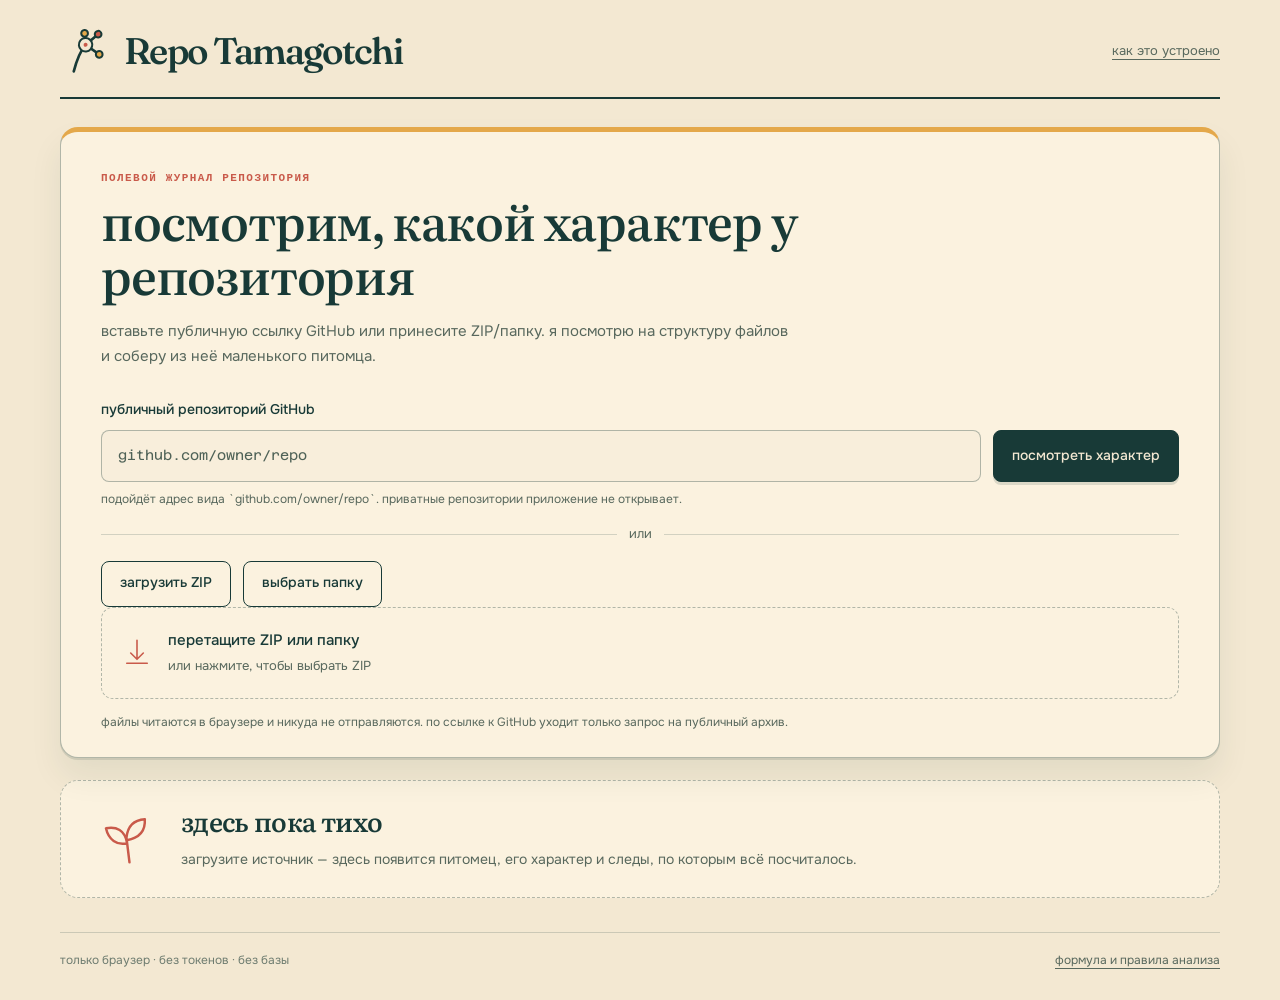
==== index.html @ 6c1f0091 "feat: refresh repo tamagotchi voice and pages" ====
<!doctype html>
<html lang="ru">
<head>
  <meta charset="utf-8">
  <meta name="viewport" content="width=device-width, initial-scale=1">
  <meta name="description" content="посмотрите на структуру репозитория как на маленького питомца с характером.">
  <meta name="theme-color" content="#f3e8d2">
  <meta property="og:title" content="Repo Tamagotchi — характер репозитория">
  <meta property="og:description" content="файлы, языки и настройки превращаются в маленького SVG-питомца.">
  <meta property="og:type" content="website">
  <title>Repo Tamagotchi — характер репозитория</title>
  <link rel="stylesheet" href="styles.css">
</head>
<body>
  <a class="skip-link" href="#main-content">к содержимому</a>
  <main id="main-content" class="site-shell" tabindex="-1">
    <header class="masthead">
      <a class="brand" href="./" aria-label="Repo Tamagotchi, на главную">
        <svg class="brand__icon" viewBox="0 0 76 76" aria-hidden="true">
          <path d="M18 66C24 49 30 37 39 28M39 28V11M39 28 59 14M39 28 58 44" fill="none" stroke="#183A37" stroke-width="4" stroke-linecap="round" stroke-linejoin="round"/>
          <circle cx="39" cy="28" r="10" fill="#F3E8D2" stroke="#183A37" stroke-width="3"/>
          <circle cx="39" cy="28" r="3" fill="#C95A4A"/>
          <circle cx="39" cy="11" r="5" fill="#E4A84A" stroke="#183A37" stroke-width="3"/>
          <circle cx="59" cy="14" r="5" fill="#C95A4A" stroke="#183A37" stroke-width="3"/>
          <circle cx="58" cy="44" r="5" fill="#E4A84A" stroke="#183A37" stroke-width="3"/>
        </svg>
        <span class="brand__wordmark">Repo Tamagotchi</span>
      </a>
      <a class="masthead__help" href="README.md">как это устроено</a>
    </header>

    <section id="source-panel" class="source-panel panel" aria-labelledby="source-title">
      <div class="source-panel__head">
        <div>
          <p class="eyebrow">полевой журнал репозитория</p>
          <h1 id="source-title">посмотрим, какой характер у репозитория</h1>
          <p class="source-panel__intro">вставьте публичную ссылку GitHub или принесите ZIP/папку. я посмотрю на структуру файлов и соберу из неё маленького питомца.</p>
        </div>
      </div>
      <form id="source-form" class="source-form" aria-busy="false">
        <label class="field-label" for="repo-url">публичный репозиторий GitHub</label>
        <div class="source-form__row">
          <input id="repo-url" name="repo-url" type="text" inputmode="url" placeholder="github.com/owner/repo" autocomplete="off" spellcheck="false" required aria-describedby="repo-help">
          <button class="button button--primary" type="submit">посмотреть характер</button>
        </div>
        <p id="repo-help" class="field-help">подойдёт адрес вида `github.com/owner/repo`. приватные репозитории приложение не открывает.</p>
        <div class="source-form__divider"><span>или</span></div>
        <div class="source-form__row source-form__local-row" role="group" aria-label="локальные источники">
          <label class="button button--outline" for="file-input">загрузить ZIP</label>
          <label class="button button--outline" for="folder-input">выбрать папку</label>
        </div>
        <input id="folder-input" type="file" webkitdirectory directory multiple hidden>
        <label class="dropzone" id="dropzone" for="file-input" role="button" aria-controls="file-input" tabindex="0">
          <input id="file-input" type="file" accept=".zip,application/zip" hidden>
          <svg class="dropzone__icon" viewBox="0 0 38 38" aria-hidden="true"><path d="M19 3v23M11 19l8 8 8-8M6 32h26" fill="none" stroke="currentColor" stroke-width="2" stroke-linecap="round" stroke-linejoin="round"/></svg>
          <span><strong>перетащите ZIP или папку</strong><small>или нажмите, чтобы выбрать ZIP</small></span>
        </label>
      </form>
      <p class="privacy-note">файлы читаются в браузере и никуда не отправляются. по ссылке к GitHub уходит только запрос на публичный архив.</p>
      <div id="source-status" class="status" role="status" aria-live="polite"></div>
    </section>

    <section id="empty-state" class="empty-state panel" aria-labelledby="empty-title">
      <svg class="empty-state__sprout" viewBox="0 0 100 100" aria-hidden="true"><path d="M51 88V47M51 57C34 59 22 48 20 29c17-1 30 6 31 28M51 48c4-18 16-27 33-26-1 18-11 29-33 30" fill="none" stroke="currentColor" stroke-width="4" stroke-linecap="round" stroke-linejoin="round"/></svg>
      <div>
        <h2 id="empty-title">здесь пока тихо</h2>
        <p>загрузите источник — здесь появится питомец, его характер и следы, по которым всё посчиталось.</p>
      </div>
    </section>

    <section id="error-state" class="error-state panel" hidden role="alert" aria-live="assertive" aria-labelledby="error-title">
      <div class="error-state__badge">!</div>
      <div>
        <h2 id="error-title" tabindex="-1">не получилось прочитать источник</h2>
        <p id="error-message"></p>
        <div class="error-state__actions">
          <button id="error-zip" class="button button--primary" type="button">загрузить другой ZIP</button>
          <button id="error-reset" class="button button--text" type="button">начать сначала</button>
        </div>
      </div>
    </section>

    <section id="journal" hidden aria-labelledby="journal-title">
      <div class="journal-meta">
        <h2 tabindex="-1">характер репозитория</h2>
        <p class="journal-meta__source" id="journal-source"></p>
        <p class="journal-meta__date" id="journal-date"></p>
      </div>

      <div class="journal-grid">
        <article class="pet-panel panel">
          <div class="pet-stage" id="pet-stage" aria-label="питомец по сигналам репозитория">
            <svg id="pet-svg" viewBox="0 0 420 360" role="img" aria-labelledby="pet-title pet-desc" xmlns="http://www.w3.org/2000/svg">
              <title id="pet-title">питомец из структуры репозитория</title>
              <desc id="pet-desc">векторная фигурка, которая меняется вместе с сигналами структуры</desc>
              <path class="pet-ground" d="M70 300c55 17 225 18 282-2" fill="none" stroke="currentColor" stroke-width="2"/>
              <g id="pet-aura" fill="none" stroke="currentColor" stroke-width="2" opacity=".25"><circle cx="210" cy="165" r="145" stroke-dasharray="2 12"/></g>
              <g id="pet-body">
                <path id="pet-tail" d="M105 232c-34 19-37 54-4 63 22 6 33-12 23-25-8-10-21-7-23 3" fill="none" stroke="currentColor" stroke-width="9" stroke-linecap="round"/>
                <path id="pet-shell" d="M112 229c0-74 35-126 98-126s98 52 98 126c0 55-38 73-98 73s-98-18-98-73Z" fill="#E4A84A" stroke="#183A37" stroke-width="7"/>
                <path id="pet-belly" d="M145 224c0-44 24-76 65-76s65 32 65 76c0 31-26 46-65 46s-65-15-65-46Z" fill="#F3E8D2" stroke="#183A37" stroke-width="4"/>
                <path id="pet-marking" d="M164 132c11-17 27-27 46-29v39c-16-1-30 4-42 15Z" fill="#C95A4A"/>
                <path id="pet-antenna" d="M182 107c-2-28-16-42-32-48M238 107c2-28 16-42 32-48" fill="none" stroke="#183A37" stroke-width="5" stroke-linecap="round"/>
                <circle id="pet-antenna-left" cx="149" cy="55" r="9" fill="#C95A4A" stroke="#183A37" stroke-width="4"/>
                <circle id="pet-antenna-right" cx="271" cy="55" r="9" fill="#C95A4A" stroke="#183A37" stroke-width="4"/>
                <g id="pet-eyes" fill="#183A37"><ellipse id="pet-eye-left" cx="174" cy="204" rx="10" ry="14"/><ellipse id="pet-eye-right" cx="246" cy="204" rx="10" ry="14"/></g>
                <path id="pet-mouth" d="M195 228q15 15 30 0" fill="none" stroke="#183A37" stroke-width="4" stroke-linecap="round"/>
                <g id="pet-cheeks" fill="#C95A4A" opacity=".85"><circle cx="151" cy="227" r="8"/><circle cx="269" cy="227" r="8"/></g>
                <g id="pet-badges" fill="#183A37"><path d="M156 257l15 4-7 15-14-7Z"/><path d="M264 257l-15 4 7 15 14-7Z"/></g>
              </g>
            </svg>
          </div>
          <div class="pet-caption"><strong id="pet-state">готов к знакомству</strong><span id="pet-state-note">сначала принесите репозиторий.</span></div>
        </article>

        <article class="metrics-panel panel">
          <div class="panel-head"><h2 id="journal-title">сигналы характера</h2></div>
          <ul id="metrics" class="metrics-list" aria-label="сигналы характера питомца"></ul>
          <details class="formula-details"><summary>откуда берутся числа</summary><p>каждое число — детерминированный сигнал из файлов, языков, документации, тестов и настроек. это не оценка качества, возраста или автора проекта. веса и правила собраны в <a href="README.md">README</a>.</p><code>score = clamp(round(35 + 65 × Σ(weight × signal)), 0, 100)</code></details>
        </article>
      </div>

      <div class="evidence-grid">
        <article class="evidence-panel panel">
          <div class="evidence-panel__head"><h2>что нашлось в архиве</h2></div>
          <div class="evidence-stats" id="evidence-stats"></div>
          <div class="evidence-columns"><div><h3>языки</h3><ul id="language-list" class="evidence-list"></ul></div><div><h3>документы и правила</h3><ul id="marker-list" class="evidence-list"></ul></div></div>
          <p class="evidence-note" id="field-note">питомец смотрит на структуру файлов. истории коммитов в архиве нет — и это нормально.</p>
        </article>
      </div>

      <section class="actions-bar" role="group" aria-labelledby="actions-title">
        <h2 id="actions-title" class="sr-only">действия с анализом</h2>
        <button id="reanalyze" class="button button--primary" type="button">разобрать ещё раз</button>
        <button id="copy-share" class="button button--outline" type="button">скопировать снимок</button>
        <button id="export-svg" class="button button--outline" type="button">скачать SVG</button>
        <button id="export-png" class="button button--outline" type="button">скачать PNG</button>
        <button id="reset" class="button button--text" type="button">начать сначала</button>
      </section>
    </section>

    <footer class="site-footer"><a href="README.md">формула и правила анализа</a></footer>
  </main>
  <script type="module" src="src/app.js"></script>
</body>
</html>
---- styles.css ----
@font-face {
  font-family: "Literata";
  src: url("assets/fonts/literata-variable.woff2") format("woff2");
  font-style: normal;
  font-weight: 200 900;
  font-display: swap;
}
@font-face {
  font-family: "Fraunces";
  src: url("assets/fonts/fraunces-variable.woff2") format("woff2");
  font-style: normal;
  font-weight: 100 900;
  font-display: swap;
}
@font-face {
  font-family: "Onest";
  src: url("assets/fonts/onest-variable.woff2") format("woff2");
  font-style: normal;
  font-weight: 100 900;
  font-display: swap;
}
@font-face {
  font-family: "Azeret Mono";
  src: url("assets/fonts/azeret-mono-variable.woff2") format("woff2");
  font-style: normal;
  font-weight: 100 900;
  font-display: swap;
}
:root {
  --ink: #183A37;
  --paper: #F3E8D2;
  --marigold: #E4A84A;
  --coral: #C95A4A;
  --muted: #6E7C70;
  --secondary: #58685d;
  --line: rgba(24, 58, 55, .18);
  --line-strong: rgba(24, 58, 55, .32);
  --panel: #FBF2DF;
  --panel-deep: #F8EEDB;
  --radius-lg: 18px;
  --radius-md: 12px;
  --radius-sm: 8px;
  --shadow: 0 2px 0 rgba(24,58,55,.12), 0 18px 32px rgba(24,58,55,.08);
  --serif: "Fraunces", "Literata", "Iowan Old Style", Georgia, serif;
  --body: "Onest", "Trebuchet MS", sans-serif;
  --mono: "Azeret Mono", "SFMono-Regular", Consolas, monospace;
}
* { box-sizing: border-box; }
[hidden] { display: none !important; }
button, a, label, input { touch-action: manipulation; }
html { background: var(--paper); color: var(--ink); }
body { margin: 0; min-width: 320px; background: var(--paper); color: var(--ink); font: 15px/1.58 var(--body); }
button, input { font: inherit; }
button { cursor: pointer; }
button:disabled { cursor: default; opacity: .55; }
[aria-disabled="true"] { cursor: default; opacity: .55; pointer-events: none; }
a { color: var(--ink); text-underline-offset: 4px; }
:focus-visible { outline: 3px solid var(--coral); outline-offset: 4px; }
.skip-link { position: fixed; z-index: 20; top: 12px; left: 12px; padding: 8px 12px; border: 1px solid var(--ink); background: var(--paper); transform: translateY(-180%); transition: transform .16s ease; }
.skip-link:focus { transform: translateY(0); }
.sr-only { position: absolute; width: 1px; height: 1px; padding: 0; margin: -1px; overflow: hidden; clip: rect(0, 0, 0, 0); white-space: nowrap; border: 0; }
.site-shell { width: min(1160px, calc(100% - 48px)); margin: 0 auto; padding: 26px 0 30px; }
.masthead { display: flex; align-items: center; justify-content: space-between; gap: 24px; padding-bottom: 20px; border-bottom: 2px solid var(--ink); }
.brand { display: inline-flex; align-items: center; gap: 13px; color: var(--ink); text-decoration: none; min-width: 0; }
.brand__icon { width: 51px; height: 51px; flex: 0 0 auto; overflow: visible; transform: rotate(-5deg); transition: transform .2s ease; }
.brand:hover .brand__icon { transform: rotate(2deg) translateY(-2px); }
.brand__wordmark { font-family: var(--serif); font-size: clamp(27px, 3.1vw, 37px); font-weight: 550; font-optical-sizing: auto; line-height: 1.15; letter-spacing: -.045em; }
.masthead__help { flex-shrink: 0; padding: 8px 0; color: var(--secondary); font-size: 13px; }
.panel { border: 1px solid var(--line-strong); border-radius: var(--radius-lg); background: var(--panel); box-shadow: var(--shadow); }
h1, h2, h3, p { margin-top: 0; }
h1, h2, h3 { font-family: var(--serif); font-weight: 550; font-optical-sizing: auto; letter-spacing: -.025em; }
h1 { max-width: 720px; margin-bottom: 14px; font-size: clamp(31px, 4.1vw, 48px); line-height: 1.12; }
h2 { margin-bottom: 12px; font-size: clamp(25px, 2.6vw, 31px); line-height: 1.22; }
h3 { margin-bottom: 12px; font-size: 20px; line-height: 1.3; }
.eyebrow { margin-bottom: 12px; color: var(--coral); font-family: var(--mono); font-size: 11px; font-weight: 600; letter-spacing: .13em; line-height: 1.4; text-transform: uppercase; }
.source-panel { position: relative; margin-top: 28px; padding: 38px 40px 26px; border-top: 5px solid var(--marigold); }
.source-panel__intro { max-width: 690px; margin-bottom: 0; color: var(--secondary); font-size: 15px; line-height: 1.65; }
.source-form { margin-top: 30px; }
.field-label { display: block; margin-bottom: 9px; font-size: 14px; font-weight: 500; }
.field-help { margin: 8px 0 0; color: var(--secondary); font-size: 12px; }
.source-form__row { display: flex; gap: 12px; }
#repo-url { min-width: 0; width: 100%; min-height: 52px; border: 1px solid var(--line-strong); border-radius: var(--radius-sm); background: var(--panel-deep); color: var(--ink); padding: 13px 16px; font-family: var(--mono); font-size: 14px; }
#repo-url::placeholder { color: #4f6257; opacity: 1; }
.button { min-height: 46px; border: 1px solid var(--ink); border-radius: var(--radius-sm); padding: 11px 18px; color: var(--ink); background: transparent; font-size: 14px; font-weight: 500; line-height: 1.35; transition: background .18s ease, transform .18s ease, box-shadow .18s ease; }
.button:hover:not(:disabled) { transform: translateY(-2px); box-shadow: 0 4px 0 rgba(24,58,55,.1); }
.button--primary { background: var(--ink); color: var(--paper); box-shadow: 0 3px 0 rgba(24,58,55,.14); }
.button--primary:hover:not(:disabled) { background: #24524d; }
.button--outline:hover:not(:disabled) { background: rgba(228,168,74,.16); }
.button--text { border-color: transparent; color: var(--secondary); box-shadow: none; }
.button--text:hover:not(:disabled) { color: var(--ink); box-shadow: none; }
.source-form__row .button { flex: 0 0 auto; white-space: nowrap; }
.source-form__divider { display: flex; align-items: center; gap: 12px; margin: 16px 0; color: var(--secondary); font-size: 13px; }
.source-form__divider::before, .source-form__divider::after { content: ""; height: 1px; background: var(--line); flex: 1; }
.dropzone { display: flex; align-items: center; gap: 16px; min-height: 92px; border: 1px dashed var(--line-strong); border-radius: var(--radius-md); padding: 17px 20px; cursor: pointer; transition: background .18s ease, border-color .18s ease; }
.dropzone:hover, .dropzone.is-dragging { border-color: var(--coral); background: #FAE9D0; }
.dropzone__icon { width: 30px; height: 30px; flex: 0 0 auto; color: var(--coral); }
.dropzone strong, .dropzone small { display: block; }
.dropzone strong { font-size: 15px; font-weight: 500; }
.dropzone small { margin-top: 3px; color: var(--secondary); font-size: 13px; }
.privacy-note { margin: 14px 0 0; color: var(--secondary); font-size: 12px; line-height: 1.5; }
.status { color: var(--secondary); font-size: 13px; }
.status:not(:empty) { margin-top: 12px; }
.status.is-error { color: #a13e32; }
.empty-state { display: flex; align-items: center; gap: 24px; margin-top: 22px; padding: 27px 34px; border-style: dashed; box-shadow: none; }
.empty-state__sprout { width: 62px; height: 62px; flex: 0 0 auto; color: var(--coral); transform: rotate(-7deg); }
.empty-state h2 { margin-bottom: 8px; font-size: 26px; }
.empty-state p { max-width: 720px; margin-bottom: 0; color: var(--secondary); font-size: 14px; }
.error-state { display: flex; align-items: flex-start; gap: 18px; margin-top: 22px; padding: 27px 34px; border-color: rgba(201,90,74,.45); }
.error-state__badge { display: grid; width: 32px; height: 32px; flex: 0 0 auto; place-items: center; border-radius: 50%; background: var(--coral); color: var(--paper); font-size: 20px; font-weight: 600; }
.error-state h2 { margin-bottom: 10px; color: #a13e32; }
.error-state p { max-width: 700px; margin-bottom: 0; color: var(--secondary); }
.error-state__actions { display: flex; flex-wrap: wrap; gap: 12px; margin-top: 20px; }
.journal-meta { display: grid; grid-template-columns: auto minmax(0,1fr) auto; align-items: baseline; gap: 20px; margin-top: 42px; padding-bottom: 17px; border-bottom: 2px solid var(--ink); }
.journal-meta h2 { margin: 0; font-size: 29px; }
.journal-meta__source, .journal-meta__date { margin: 0; color: var(--secondary); font-size: 13px; }
.journal-meta__source { overflow-wrap: anywhere; }
.journal-meta__date { text-align: right; }
.journal-grid { display: grid; grid-template-columns: minmax(0,.88fr) minmax(0,1.12fr); gap: 22px; margin-top: 22px; }
.pet-panel { display: flex; flex-direction: column; padding: 18px; }
.pet-stage { display: grid; place-items: center; flex: 1; min-height: 380px; border-radius: 14px; background: var(--panel-deep); }
#pet-svg { display: block; width: min(100%,410px); height: auto; color: var(--ink); filter: drop-shadow(0 12px 10px rgba(24,58,55,.14)); }
.pet-caption { display: flex; flex-wrap: wrap; align-items: baseline; justify-content: space-between; gap: 6px 16px; margin-top: 18px; padding: 15px 4px 2px; border-top: 1px solid var(--line); }
.pet-caption strong { font-family: var(--serif); font-weight: 550; font-size: 24px; line-height: 1.3; }
.pet-caption span { max-width: 210px; color: var(--secondary); font-size: 12px; }
.metrics-panel { padding: 25px 28px; }
.panel-head { padding-bottom: 17px; border-bottom: 1px solid var(--line); }
.panel-head h2 { margin-bottom: 0; }
.metrics-list { display: grid; gap: 14px; padding: 18px 0 17px; margin: 0; list-style: none; }
.metric { padding-bottom: 14px; border-bottom: 1px solid var(--line); }
.metric:last-child { border-bottom: 0; padding-bottom: 0; }
.metric__top { display: flex; align-items: baseline; justify-content: space-between; gap: 10px; }
.metric__name { font-size: 17px; font-weight: 500; }
.metric__score { font-family: var(--mono); font-size: 19px; font-weight: 500; font-variant-numeric: tabular-nums; }
.metric__bar { height: 7px; margin-top: 9px; overflow: hidden; border: 1px solid var(--ink); border-radius: 2px; background: var(--panel-deep); }
.metric__fill { height: 100%; background: var(--marigold); }
.metric:nth-child(2) .metric__fill { background: var(--coral); }
.metric:nth-child(3) .metric__fill { background: var(--ink); }
.metric:nth-child(4) .metric__fill { background: #7D8E67; }
.metric:nth-child(5) .metric__fill { background: #B27842; }
.metric__note { margin: 8px 0 0; color: var(--secondary); font-size: 12px; line-height: 1.55; overflow-wrap: anywhere; }
.metric__evidence { margin-top: 10px; color: var(--secondary); font-size: 12px; }
.metric__evidence summary { display: inline-block; color: var(--ink); cursor: pointer; font-weight: 500; }
.metric__evidence ul { margin: 8px 0 0; padding: 0; list-style: none; border-top: 1px dotted var(--line); }
.metric__evidence li { display: grid; grid-template-columns: minmax(0,.6fr) minmax(0,1.4fr); gap: 12px; padding: 7px 0; border-bottom: 1px dotted var(--line); }
.metric__evidence li span:last-child { overflow-wrap: anywhere; text-align: right; }
.formula-details { border-top: 1px solid var(--line); padding-top: 15px; color: var(--secondary); font-size: 13px; line-height: 1.65; }
.formula-details summary { color: var(--ink); cursor: pointer; font-weight: 500; }
.formula-details p { margin: 12px 0; }
.formula-details code { display: block; color: var(--ink); font-family: var(--mono); font-size: 11px; overflow-wrap: anywhere; }
.evidence-grid { margin-top: 22px; }
.evidence-panel { padding: 27px 30px; border-top: 3px solid var(--ink); }
.evidence-panel__head h2 { margin-bottom: 0; }
.evidence-stats { display: grid; grid-template-columns: repeat(4,minmax(0,1fr)); margin: 22px 0 26px; border-top: 1px solid var(--line); border-bottom: 1px solid var(--line); }
.evidence-stat { padding: 16px 20px; border-right: 1px solid var(--line); }
.evidence-stat:first-child { padding-left: 0; }
.evidence-stat:last-child { border-right: 0; }
.evidence-stat strong { display: block; font-family: var(--mono); font-size: 22px; font-weight: 500; font-variant-numeric: tabular-nums; }
.evidence-stat span { display: block; margin-top: 6px; color: var(--secondary); font-size: 12px; }
.evidence-columns { display: grid; grid-template-columns: 1fr 1fr; gap: 40px; }
.evidence-list { margin: 0; padding: 0; list-style: none; font-size: 14px; }
.evidence-list li { display: flex; justify-content: space-between; gap: 18px; padding: 9px 0; border-bottom: 1px dotted var(--line); }
.evidence-list em { color: var(--secondary); font-style: normal; }
.evidence-list .file-count { font-family: var(--mono); font-size: 12px; }
.evidence-note { margin: 24px 0 0; padding-top: 18px; border-top: 1px solid var(--line); color: var(--secondary); font-size: 13px; }
.actions-bar { display: flex; flex-wrap: wrap; align-items: center; gap: 10px; margin-top: 24px; padding-top: 18px; border-top: 1px solid var(--line-strong); }
.actions-bar h2 { margin: 0; }
.actions-bar .button--text { margin-left: auto; }
.site-footer { display: flex; justify-content: space-between; margin-top: 34px; padding-top: 18px; border-top: 1px solid var(--line); font-size: 12px; }
.site-footer::before { content: "только браузер · без токенов · без базы"; color: var(--muted); }
.site-footer a { color: var(--secondary); }
@media (max-width: 900px) {
  .journal-grid { grid-template-columns: minmax(0,.8fr) minmax(0,1.2fr); }
  .journal-meta { grid-template-columns: auto minmax(0,1fr); row-gap: 8px; }
  .journal-meta__date { grid-column: 2; text-align: left; }
  .metrics-panel { padding: 24px; }
}
@media (max-width: 700px) {
  .site-shell { width: calc(100% - 28px); padding-top: 18px; }
  .masthead { padding-bottom: 18px; gap: 10px; }
  .brand { gap: 9px; }
  .brand__icon { width: 40px; height: 40px; }
  .brand__wordmark { font-size: clamp(23px,6vw,29px); letter-spacing: -.045em; }
  .masthead__help { font-size: 12px; }
  .source-panel { margin-top: 19px; padding: 28px 20px 21px; }
  h1 { font-size: clamp(28px,7.8vw,36px); }
  .source-panel__intro { font-size: 14px; }
  .source-form { margin-top: 23px; }
  .source-form__row { display: grid; grid-template-columns: 1fr; }
  #repo-url { font-size: 16px; }
  .source-form__row .button { width: 100%; min-height: 48px; }
  .dropzone { padding: 16px 14px; gap: 12px; }
  .dropzone strong { font-size: 14px; }
  .empty-state { align-items: flex-start; gap: 15px; padding: 23px 20px; }
  .empty-state__sprout { width: 44px; height: 44px; margin-top: 4px; }
  .empty-state h2 { font-size: 23px; }
  .error-state { padding: 23px 20px; gap: 12px; }
  .journal-meta { grid-template-columns: 1fr; gap: 8px; margin-top: 30px; }
  .journal-meta h2 { font-size: 27px; }
  .journal-meta__date { grid-column: 1; }
  .journal-grid { grid-template-columns: 1fr; gap: 18px; margin-top: 18px; }
  .pet-stage { min-height: 300px; }
  .pet-caption span { max-width: none; }
  .metrics-panel { padding: 24px 22px; }
  .metric__note { font-size: 13px; }
  .metric__evidence li { grid-template-columns: 1fr; gap: 3px; }
  .metric__evidence li span:last-child { text-align: left; }
  .evidence-panel { padding: 24px 22px; }
  .evidence-stats { grid-template-columns: repeat(2,minmax(0,1fr)); }
  .evidence-stat { padding: 15px 10px; }
  .evidence-stat:nth-child(2) { border-right: 0; }
  .evidence-stat:nth-child(3) { padding-left: 0; }
  .evidence-stat:nth-child(n+3) { border-top: 1px solid var(--line); }
  .evidence-stat strong { font-size: 19px; }
  .evidence-columns { grid-template-columns: 1fr; gap: 26px; }
  .actions-bar .button { flex: 1 1 auto; }
  .actions-bar .button--text { margin-left: 0; flex-basis: 100%; }
  .site-footer { align-items: flex-start; flex-direction: column; gap: 10px; margin-top: 30px; }
}
@media (prefers-reduced-motion: reduce) {
  *, *::before, *::after { scroll-behavior: auto !important; transition: none !important; animation: none !important; }
}
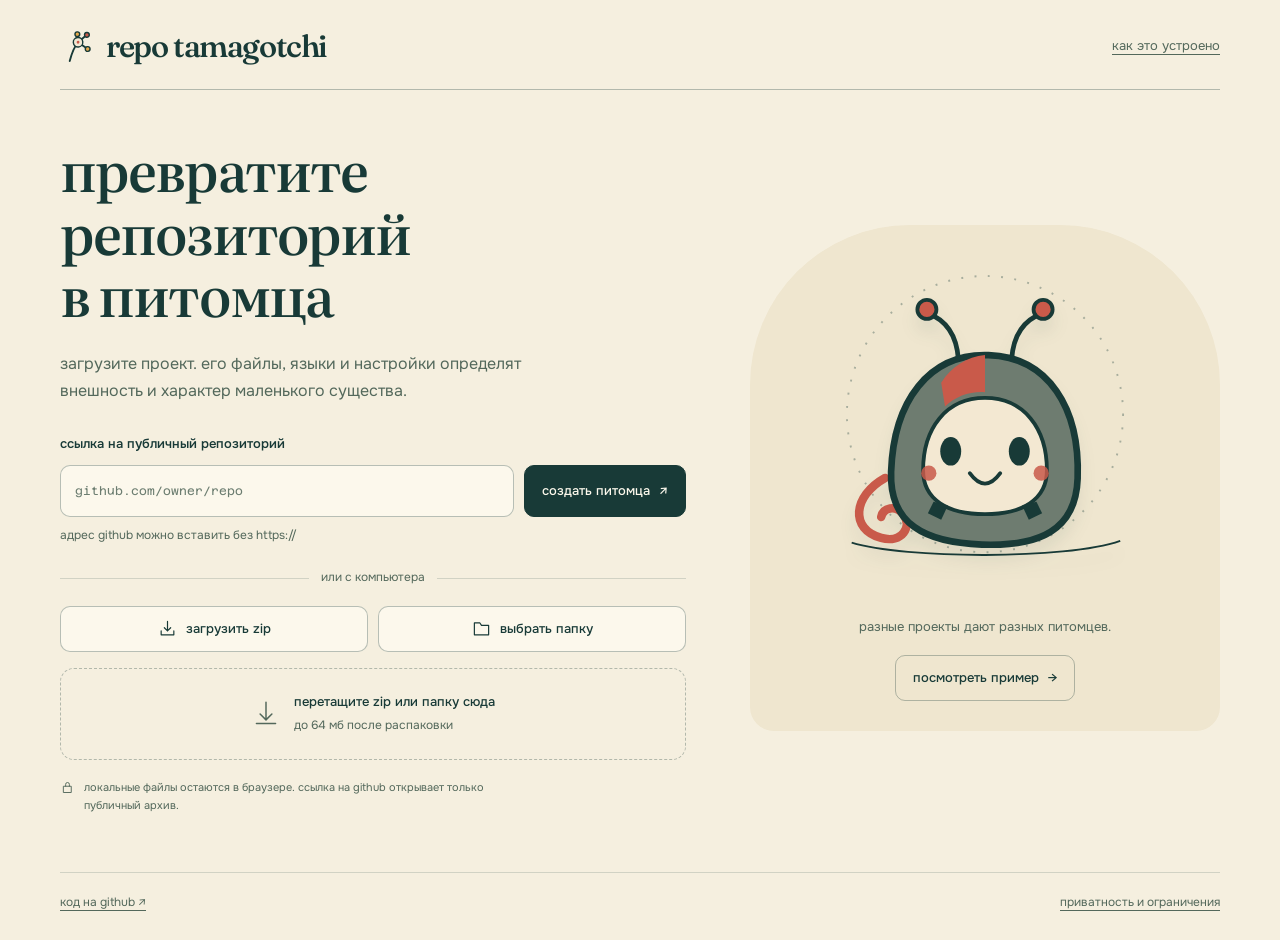
==== commit 86393b76: "feat: polish repo tamagotchi visuals and document with screenshots" ====
--- a/index.html
+++ b/index.html
@@ -4,18 +4,19 @@
   <meta charset="utf-8">
   <meta name="viewport" content="width=device-width, initial-scale=1">
   <meta name="description" content="посмотрите на структуру репозитория как на маленького питомца с характером.">
-  <meta name="theme-color" content="#f3e8d2">
-  <meta property="og:title" content="Repo Tamagotchi — характер репозитория">
-  <meta property="og:description" content="файлы, языки и настройки превращаются в маленького SVG-питомца.">
+  <meta name="theme-color" content="#f5efdf">
+  <meta property="og:title" content="repo tamagotchi — питомец из вашего проекта">
+  <meta property="og:description" content="загрузите репозиторий и познакомьтесь с его питомцем. всё работает в браузере.">
+  <meta property="og:image" content="https://chebaturkin.github.io/repo-tamagotchi/docs/screenshots/start.png">
   <meta property="og:type" content="website">
-  <title>Repo Tamagotchi — характер репозитория</title>
+  <title>repo tamagotchi — питомец из вашего проекта</title>
   <link rel="stylesheet" href="styles.css">
 </head>
 <body>
   <a class="skip-link" href="#main-content">к содержимому</a>
   <main id="main-content" class="site-shell" tabindex="-1">
     <header class="masthead">
-      <a class="brand" href="./" aria-label="Repo Tamagotchi, на главную">
+      <a class="brand" href="./" aria-label="repo tamagotchi, на главную">
         <svg class="brand__icon" viewBox="0 0 76 76" aria-hidden="true">
           <path d="M18 66C24 49 30 37 39 28M39 28V11M39 28 59 14M39 28 58 44" fill="none" stroke="#183A37" stroke-width="4" stroke-linecap="round" stroke-linejoin="round"/>
           <circle cx="39" cy="28" r="10" fill="#F3E8D2" stroke="#183A37" stroke-width="3"/>
@@ -24,49 +25,48 @@
           <circle cx="59" cy="14" r="5" fill="#C95A4A" stroke="#183A37" stroke-width="3"/>
           <circle cx="58" cy="44" r="5" fill="#E4A84A" stroke="#183A37" stroke-width="3"/>
         </svg>
-        <span class="brand__wordmark">Repo Tamagotchi</span>
+        <span class="brand__wordmark">repo tamagotchi</span>
       </a>
-      <a class="masthead__help" href="README.md">как это устроено</a>
+      <a class="masthead__help" href="https://github.com/chebaturkin/repo-tamagotchi#как-считается-характер">как это устроено</a>
     </header>
 
-    <section id="source-panel" class="source-panel panel" aria-labelledby="source-title">
-      <div class="source-panel__head">
-        <div>
-          <p class="eyebrow">полевой журнал репозитория</p>
-          <h1 id="source-title">посмотрим, какой характер у репозитория</h1>
-          <p class="source-panel__intro">вставьте публичную ссылку GitHub или принесите ZIP/папку. я посмотрю на структуру файлов и соберу из неё маленького питомца.</p>
+    <div id="intro-layout" class="intro-layout">
+      <section id="source-panel" class="source-panel" aria-labelledby="source-title">
+        <div class="source-panel__head">
+          <div>
+            <h1 id="source-title" tabindex="-1">превратите репозиторий в питомца</h1>
+            <p class="source-panel__intro">загрузите проект. его файлы, языки и настройки определят внешность и характер маленького существа.</p>
+          </div>
         </div>
-      </div>
-      <form id="source-form" class="source-form" aria-busy="false">
-        <label class="field-label" for="repo-url">публичный репозиторий GitHub</label>
-        <div class="source-form__row">
-          <input id="repo-url" name="repo-url" type="text" inputmode="url" placeholder="github.com/owner/repo" autocomplete="off" spellcheck="false" required aria-describedby="repo-help">
-          <button class="button button--primary" type="submit">посмотреть характер</button>
-        </div>
-        <p id="repo-help" class="field-help">подойдёт адрес вида `github.com/owner/repo`. приватные репозитории приложение не открывает.</p>
-        <div class="source-form__divider"><span>или</span></div>
-        <div class="source-form__row source-form__local-row" role="group" aria-label="локальные источники">
-          <label class="button button--outline" for="file-input">загрузить ZIP</label>
-          <label class="button button--outline" for="folder-input">выбрать папку</label>
-        </div>
-        <input id="folder-input" type="file" webkitdirectory directory multiple hidden>
-        <label class="dropzone" id="dropzone" for="file-input" role="button" aria-controls="file-input" tabindex="0">
+        <form id="source-form" class="source-form" aria-busy="false">
+          <label class="field-label" for="repo-url">ссылка на публичный репозиторий</label>
+          <div class="source-form__row">
+            <input id="repo-url" name="repo-url" type="text" inputmode="url" placeholder="github.com/owner/repo" autocomplete="off" spellcheck="false" required aria-describedby="repo-help">
+            <button class="button button--primary" type="submit">создать питомца <span aria-hidden="true">↗</span></button>
+          </div>
+          <p id="repo-help" class="field-help">адрес github можно вставить без https://</p>
+          <div class="source-form__divider"><span>или с компьютера</span></div>
+          <div class="source-form__row source-form__local-row" role="group" aria-label="локальные источники">
+            <button id="choose-zip" class="button button--outline" type="button"><svg viewBox="0 0 24 24" aria-hidden="true"><path d="M12 3v12m-4-4 4 4 4-4M4 15v5h16v-5"/></svg>загрузить zip</button>
+            <button id="choose-folder" class="button button--outline" type="button"><svg viewBox="0 0 24 24" aria-hidden="true"><path d="M3 7V5h7l2 3h9v12H3V7Z"/></svg>выбрать папку</button>
+          </div>
+          <input id="folder-input" type="file" webkitdirectory directory multiple hidden>
           <input id="file-input" type="file" accept=".zip,application/zip" hidden>
-          <svg class="dropzone__icon" viewBox="0 0 38 38" aria-hidden="true"><path d="M19 3v23M11 19l8 8 8-8M6 32h26" fill="none" stroke="currentColor" stroke-width="2" stroke-linecap="round" stroke-linejoin="round"/></svg>
-          <span><strong>перетащите ZIP или папку</strong><small>или нажмите, чтобы выбрать ZIP</small></span>
-        </label>
-      </form>
-      <p class="privacy-note">файлы читаются в браузере и никуда не отправляются. по ссылке к GitHub уходит только запрос на публичный архив.</p>
-      <div id="source-status" class="status" role="status" aria-live="polite"></div>
-    </section>
-
-    <section id="empty-state" class="empty-state panel" aria-labelledby="empty-title">
-      <svg class="empty-state__sprout" viewBox="0 0 100 100" aria-hidden="true"><path d="M51 88V47M51 57C34 59 22 48 20 29c17-1 30 6 31 28M51 48c4-18 16-27 33-26-1 18-11 29-33 30" fill="none" stroke="currentColor" stroke-width="4" stroke-linecap="round" stroke-linejoin="round"/></svg>
-      <div>
-        <h2 id="empty-title">здесь пока тихо</h2>
-        <p>загрузите источник — здесь появится питомец, его характер и следы, по которым всё посчиталось.</p>
-      </div>
-    </section>
+          <button class="dropzone" id="dropzone" type="button" aria-controls="file-input">
+            <svg class="dropzone__icon" viewBox="0 0 38 38" aria-hidden="true"><path d="M19 3v23M11 19l8 8 8-8M6 32h26" fill="none" stroke="currentColor" stroke-width="2" stroke-linecap="round" stroke-linejoin="round"/></svg>
+            <span><strong>перетащите zip или папку сюда</strong><small>до 64 мб после распаковки</small></span>
+          </button>
+        </form>
+        <p class="privacy-note"><svg viewBox="0 0 24 24" aria-hidden="true"><path d="M6 10h12v10H6Zm3 0V7a3 3 0 0 1 6 0v3"/></svg><span>локальные файлы остаются в браузере. ссылка на github открывает только публичный архив.</span></p>
+        <section id="empty-state" class="empty-state" aria-label="пример питомца">
+          <div id="preview-stage" class="preview-stage" aria-hidden="true"></div>
+          <div class="preview-caption">
+            <p>разные проекты дают разных питомцев.</p>
+            <button id="try-example" class="button button--outline" type="button">посмотреть пример <span aria-hidden="true">→</span></button>
+          </div>
+        </section>
+      </section>
+    </div>
 
     <section id="error-state" class="error-state panel" hidden role="alert" aria-live="assertive" aria-labelledby="error-title">
       <div class="error-state__badge">!</div>
@@ -74,7 +74,7 @@
         <h2 id="error-title" tabindex="-1">не получилось прочитать источник</h2>
         <p id="error-message"></p>
         <div class="error-state__actions">
-          <button id="error-zip" class="button button--primary" type="button">загрузить другой ZIP</button>
+          <button id="error-zip" class="button button--primary" type="button">загрузить другой zip</button>
           <button id="error-reset" class="button button--text" type="button">начать сначала</button>
         </div>
       </div>
@@ -82,7 +82,7 @@
 
     <section id="journal" hidden aria-labelledby="journal-title">
       <div class="journal-meta">
-        <h2 tabindex="-1">характер репозитория</h2>
+        <h2 tabindex="-1">ваш питомец</h2>
         <p class="journal-meta__source" id="journal-source"></p>
         <p class="journal-meta__date" id="journal-date"></p>
       </div>
@@ -116,30 +116,30 @@
         <article class="metrics-panel panel">
           <div class="panel-head"><h2 id="journal-title">сигналы характера</h2></div>
           <ul id="metrics" class="metrics-list" aria-label="сигналы характера питомца"></ul>
-          <details class="formula-details"><summary>откуда берутся числа</summary><p>каждое число — детерминированный сигнал из файлов, языков, документации, тестов и настроек. это не оценка качества, возраста или автора проекта. веса и правила собраны в <a href="README.md">README</a>.</p><code>score = clamp(round(35 + 65 × Σ(weight × signal)), 0, 100)</code></details>
-        </article>
-      </div>
-
-      <div class="evidence-grid">
-        <article class="evidence-panel panel">
-          <div class="evidence-panel__head"><h2>что нашлось в архиве</h2></div>
-          <div class="evidence-stats" id="evidence-stats"></div>
-          <div class="evidence-columns"><div><h3>языки</h3><ul id="language-list" class="evidence-list"></ul></div><div><h3>документы и правила</h3><ul id="marker-list" class="evidence-list"></ul></div></div>
-          <p class="evidence-note" id="field-note">питомец смотрит на структуру файлов. истории коммитов в архиве нет — и это нормально.</p>
+          <details class="formula-details"><summary>как считается характер</summary><p>характеристики зависят от файлов, языков, документации, тестов и настроек. одинаковый архив всегда даёт одинаковый результат. формула описана в <a href="https://github.com/chebaturkin/repo-tamagotchi#как-считается-характер">readme</a>.</p><code>score = clamp(round(35 + 65 × Σ(weight × signal)), 0, 100)</code></details>
         </article>
       </div>
 
       <section class="actions-bar" role="group" aria-labelledby="actions-title">
-        <h2 id="actions-title" class="sr-only">действия с анализом</h2>
-        <button id="reanalyze" class="button button--primary" type="button">разобрать ещё раз</button>
-        <button id="copy-share" class="button button--outline" type="button">скопировать снимок</button>
-        <button id="export-svg" class="button button--outline" type="button">скачать SVG</button>
-        <button id="export-png" class="button button--outline" type="button">скачать PNG</button>
-        <button id="reset" class="button button--text" type="button">начать сначала</button>
+        <h2 id="actions-title" class="sr-only">действия с питомцем</h2>
+        <button id="copy-share" class="button button--primary" type="button">поделиться снимком</button>
+        <button id="export-svg" class="button button--outline" type="button">скачать svg</button>
+        <button id="export-png" class="button button--outline" type="button">скачать png</button>
+        <button id="reanalyze" class="button button--text" type="button">пересчитать</button>
+        <button id="reset" class="button button--text" type="button">другой проект <span aria-hidden="true">↗</span></button>
       </section>
+      <div class="evidence-grid">
+        <article class="evidence-panel panel">
+          <div class="evidence-panel__head"><h2>внутри проекта</h2></div>
+          <div class="evidence-stats" id="evidence-stats"></div>
+          <div class="evidence-columns"><div><h3>языки</h3><ul id="language-list" class="evidence-list"></ul></div><div><h3>документы и правила</h3><ul id="marker-list" class="evidence-list"></ul></div></div>
+          <p class="evidence-note" id="field-note">характер описывает структуру файлов. по нему нельзя судить о качестве кода или возрасте проекта.</p>
+        </article>
+      </div>
+
     </section>
-
-    <footer class="site-footer"><a href="README.md">формула и правила анализа</a></footer>
+    <div id="source-status" class="status" role="status" aria-live="polite"></div>
+    <footer class="site-footer"><a href="https://github.com/chebaturkin/repo-tamagotchi">код на github <span aria-hidden="true">↗</span></a><a href="https://github.com/chebaturkin/repo-tamagotchi#приватность-и-ограничения">приватность и ограничения</a></footer>
   </main>
   <script type="module" src="src/app.js"></script>
 </body>
--- a/styles.css
+++ b/styles.css
@@ -1,220 +1,221 @@
-@font-face {
-  font-family: "Literata";
-  src: url("assets/fonts/literata-variable.woff2") format("woff2");
-  font-style: normal;
-  font-weight: 200 900;
-  font-display: swap;
-}
-@font-face {
-  font-family: "Fraunces";
-  src: url("assets/fonts/fraunces-variable.woff2") format("woff2");
-  font-style: normal;
-  font-weight: 100 900;
-  font-display: swap;
-}
-@font-face {
-  font-family: "Onest";
-  src: url("assets/fonts/onest-variable.woff2") format("woff2");
-  font-style: normal;
-  font-weight: 100 900;
-  font-display: swap;
-}
-@font-face {
-  font-family: "Azeret Mono";
-  src: url("assets/fonts/azeret-mono-variable.woff2") format("woff2");
-  font-style: normal;
-  font-weight: 100 900;
-  font-display: swap;
-}
+@font-face { font-family: "Literata"; src: url("assets/fonts/literata-variable.woff2") format("woff2"); font-style: normal; font-weight: 200 900; font-display: swap; }
+@font-face { font-family: "Fraunces"; src: url("assets/fonts/fraunces-variable.woff2") format("woff2"); font-style: normal; font-weight: 100 900; font-display: swap; }
+@font-face { font-family: "Onest"; src: url("assets/fonts/onest-variable.woff2") format("woff2"); font-style: normal; font-weight: 100 900; font-display: swap; }
+@font-face { font-family: "Azeret Mono"; src: url("assets/fonts/azeret-mono-variable.woff2") format("woff2"); font-style: normal; font-weight: 100 900; font-display: swap; }
 :root {
-  --ink: #183A37;
-  --paper: #F3E8D2;
-  --marigold: #E4A84A;
-  --coral: #C95A4A;
-  --muted: #6E7C70;
-  --secondary: #58685d;
-  --line: rgba(24, 58, 55, .18);
-  --line-strong: rgba(24, 58, 55, .32);
-  --panel: #FBF2DF;
-  --panel-deep: #F8EEDB;
-  --radius-lg: 18px;
-  --radius-md: 12px;
-  --radius-sm: 8px;
-  --shadow: 0 2px 0 rgba(24,58,55,.12), 0 18px 32px rgba(24,58,55,.08);
-  --serif: "Fraunces", "Literata", "Iowan Old Style", Georgia, serif;
+  --ink: #183a37;
+  --paper: #f5efdf;
+  --marigold: #e4a84a;
+  --coral: #c95a4a;
+  --secondary: #53685b;
+  --line: rgba(24, 58, 55, .16);
+  --line-strong: rgba(24, 58, 55, .3);
+  --panel: #fcf8ec;
+  --panel-deep: #efe6cf;
+  --radius-lg: 24px;
+  --radius-md: 14px;
+  --radius-sm: 10px;
+  --serif: "Fraunces", "Literata", Georgia, serif;
   --body: "Onest", "Trebuchet MS", sans-serif;
   --mono: "Azeret Mono", "SFMono-Regular", Consolas, monospace;
 }
 * { box-sizing: border-box; }
 [hidden] { display: none !important; }
-button, a, label, input { touch-action: manipulation; }
 html { background: var(--paper); color: var(--ink); }
-body { margin: 0; min-width: 320px; background: var(--paper); color: var(--ink); font: 15px/1.58 var(--body); }
+body { margin: 0; min-width: 320px; color: var(--ink); font: 15px/1.6 var(--body); }
 button, input { font: inherit; }
+button, a, input { touch-action: manipulation; }
 button { cursor: pointer; }
-button:disabled { cursor: default; opacity: .55; }
-[aria-disabled="true"] { cursor: default; opacity: .55; pointer-events: none; }
-a { color: var(--ink); text-underline-offset: 4px; }
+button:disabled { cursor: default; opacity: .5; }
+[aria-disabled="true"] { cursor: default; opacity: .5; pointer-events: none; }
+a { color: inherit; text-underline-offset: 4px; }
 :focus-visible { outline: 3px solid var(--coral); outline-offset: 4px; }
-.skip-link { position: fixed; z-index: 20; top: 12px; left: 12px; padding: 8px 12px; border: 1px solid var(--ink); background: var(--paper); transform: translateY(-180%); transition: transform .16s ease; }
+[tabindex="-1"]:focus { outline: none; }
+.skip-link { position: fixed; z-index: 20; top: 12px; left: 12px; padding: 8px 12px; background: var(--ink); color: var(--paper); border-radius: 8px; transform: translateY(-180%); }
 .skip-link:focus { transform: translateY(0); }
 .sr-only { position: absolute; width: 1px; height: 1px; padding: 0; margin: -1px; overflow: hidden; clip: rect(0, 0, 0, 0); white-space: nowrap; border: 0; }
-.site-shell { width: min(1160px, calc(100% - 48px)); margin: 0 auto; padding: 26px 0 30px; }
-.masthead { display: flex; align-items: center; justify-content: space-between; gap: 24px; padding-bottom: 20px; border-bottom: 2px solid var(--ink); }
-.brand { display: inline-flex; align-items: center; gap: 13px; color: var(--ink); text-decoration: none; min-width: 0; }
-.brand__icon { width: 51px; height: 51px; flex: 0 0 auto; overflow: visible; transform: rotate(-5deg); transition: transform .2s ease; }
-.brand:hover .brand__icon { transform: rotate(2deg) translateY(-2px); }
-.brand__wordmark { font-family: var(--serif); font-size: clamp(27px, 3.1vw, 37px); font-weight: 550; font-optical-sizing: auto; line-height: 1.15; letter-spacing: -.045em; }
-.masthead__help { flex-shrink: 0; padding: 8px 0; color: var(--secondary); font-size: 13px; }
-.panel { border: 1px solid var(--line-strong); border-radius: var(--radius-lg); background: var(--panel); box-shadow: var(--shadow); }
+.site-shell { width: min(1160px, calc(100% - 64px)); margin: 0 auto; padding: 28px 0; }
+.masthead { display: flex; flex-wrap: wrap; align-items: center; justify-content: space-between; gap: 12px 24px; padding-bottom: 24px; border-bottom: 1px solid var(--line-strong); }
+.brand { display: inline-flex; align-items: center; gap: 10px; text-decoration: none; min-width: 0; }
+.brand__icon { width: 36px; height: 36px; flex: 0 0 auto; transform: rotate(-5deg); transition: transform .2s ease; }
+.brand:hover .brand__icon { transform: rotate(3deg); }
+.brand__wordmark { font-family: var(--serif); font-size: 31px; font-weight: 550; line-height: 1.2; letter-spacing: -.045em; white-space: nowrap; }
+.masthead__help { padding: 8px 0; color: var(--secondary); font-size: 13px; }
 h1, h2, h3, p { margin-top: 0; }
-h1, h2, h3 { font-family: var(--serif); font-weight: 550; font-optical-sizing: auto; letter-spacing: -.025em; }
-h1 { max-width: 720px; margin-bottom: 14px; font-size: clamp(31px, 4.1vw, 48px); line-height: 1.12; }
-h2 { margin-bottom: 12px; font-size: clamp(25px, 2.6vw, 31px); line-height: 1.22; }
-h3 { margin-bottom: 12px; font-size: 20px; line-height: 1.3; }
-.eyebrow { margin-bottom: 12px; color: var(--coral); font-family: var(--mono); font-size: 11px; font-weight: 600; letter-spacing: .13em; line-height: 1.4; text-transform: uppercase; }
-.source-panel { position: relative; margin-top: 28px; padding: 38px 40px 26px; border-top: 5px solid var(--marigold); }
-.source-panel__intro { max-width: 690px; margin-bottom: 0; color: var(--secondary); font-size: 15px; line-height: 1.65; }
+h1, h2, h3 { font-family: var(--serif); font-weight: 550; font-optical-sizing: auto; letter-spacing: -.035em; }
+h1 { max-width: 580px; margin-bottom: 20px; font-size: clamp(36px, 4.4vw, 54px); line-height: 1.16; text-wrap: balance; }
+h2 { margin-bottom: 12px; font-size: 29px; line-height: 1.25; }
+h3 { margin-bottom: 12px; font-family: var(--body); font-size: 15px; font-weight: 550; letter-spacing: 0; }
+.panel { border: 1px solid var(--line); border-radius: var(--radius-lg); background: var(--panel); }
+.intro-layout { margin: 52px 0 58px; }
+.source-panel { display: grid; grid-template-columns: minmax(0, 1.2fr) minmax(0, .9fr); column-gap: 64px; min-width: 0; }
+.source-panel__head, .source-form, .privacy-note { grid-column: 1; }
+.source-panel:has(#empty-state[hidden]) { grid-template-columns: minmax(0, 1fr); max-width: 720px; }
+.source-panel__intro { max-width: 480px; margin-bottom: 0; color: var(--secondary); font-size: 16px; line-height: 1.7; }
 .source-form { margin-top: 30px; }
-.field-label { display: block; margin-bottom: 9px; font-size: 14px; font-weight: 500; }
-.field-help { margin: 8px 0 0; color: var(--secondary); font-size: 12px; }
-.source-form__row { display: flex; gap: 12px; }
-#repo-url { min-width: 0; width: 100%; min-height: 52px; border: 1px solid var(--line-strong); border-radius: var(--radius-sm); background: var(--panel-deep); color: var(--ink); padding: 13px 16px; font-family: var(--mono); font-size: 14px; }
-#repo-url::placeholder { color: #4f6257; opacity: 1; }
-.button { min-height: 46px; border: 1px solid var(--ink); border-radius: var(--radius-sm); padding: 11px 18px; color: var(--ink); background: transparent; font-size: 14px; font-weight: 500; line-height: 1.35; transition: background .18s ease, transform .18s ease, box-shadow .18s ease; }
-.button:hover:not(:disabled) { transform: translateY(-2px); box-shadow: 0 4px 0 rgba(24,58,55,.1); }
-.button--primary { background: var(--ink); color: var(--paper); box-shadow: 0 3px 0 rgba(24,58,55,.14); }
-.button--primary:hover:not(:disabled) { background: #24524d; }
-.button--outline:hover:not(:disabled) { background: rgba(228,168,74,.16); }
-.button--text { border-color: transparent; color: var(--secondary); box-shadow: none; }
-.button--text:hover:not(:disabled) { color: var(--ink); box-shadow: none; }
-.source-form__row .button { flex: 0 0 auto; white-space: nowrap; }
-.source-form__divider { display: flex; align-items: center; gap: 12px; margin: 16px 0; color: var(--secondary); font-size: 13px; }
+.field-label { display: block; margin-bottom: 10px; font-size: 13px; font-weight: 550; }
+.field-help { margin: 9px 0 0; color: var(--secondary); font-size: 12px; }
+.source-form__row { display: grid; grid-template-columns: minmax(0, 1fr) auto; gap: 10px; }
+#repo-url { min-width: 0; width: 100%; min-height: 52px; border: 1px solid var(--line-strong); border-radius: var(--radius-sm); background: var(--panel); color: var(--ink); padding: 13px 14px; font-family: var(--mono); font-size: 12px; transition: border-color .18s ease, background .18s ease; }
+#repo-url:hover { border-color: var(--ink); }
+#repo-url:focus { background: #fffdf5; }
+#repo-url::placeholder { color: var(--secondary); opacity: .85; }
+.button { display: inline-flex; align-items: center; justify-content: center; gap: 9px; min-height: 46px; max-width: 100%; border: 1px solid var(--line-strong); border-radius: var(--radius-sm); padding: 12px 17px; color: var(--ink); background: transparent; font-size: 13px; font-weight: 500; line-height: 1.4; text-align: center; transition: background .18s ease, border-color .18s ease, box-shadow .18s ease; }
+.button svg, .privacy-note svg { width: 19px; height: 19px; flex: 0 0 auto; fill: none; stroke: currentColor; stroke-width: 1.5; stroke-linecap: round; stroke-linejoin: round; }
+.button:hover:not(:disabled) { border-color: var(--ink); background: #ebe2cd; }
+.button--primary { background: var(--ink); color: var(--panel); border-color: var(--ink); }
+.button--primary:hover:not(:disabled) { background: #2b5147; box-shadow: 0 3px 10px rgba(24, 58, 55, .12); }
+.button--outline { background: var(--panel); }
+.button--text { border-color: transparent; color: var(--secondary); }
+.button--text:hover:not(:disabled) { border-color: transparent; color: var(--ink); }
+.source-form__row > .button { white-space: nowrap; }
+.source-form__divider { display: flex; align-items: center; gap: 12px; margin: 23px 0 18px; color: var(--secondary); font-size: 12px; }
 .source-form__divider::before, .source-form__divider::after { content: ""; height: 1px; background: var(--line); flex: 1; }
-.dropzone { display: flex; align-items: center; gap: 16px; min-height: 92px; border: 1px dashed var(--line-strong); border-radius: var(--radius-md); padding: 17px 20px; cursor: pointer; transition: background .18s ease, border-color .18s ease; }
-.dropzone:hover, .dropzone.is-dragging { border-color: var(--coral); background: #FAE9D0; }
-.dropzone__icon { width: 30px; height: 30px; flex: 0 0 auto; color: var(--coral); }
+.source-form__local-row { grid-template-columns: repeat(2, minmax(0, 1fr)); margin-bottom: 16px; }
+.dropzone { display: flex; align-items: center; justify-content: center; gap: 14px; width: 100%; min-height: 92px; border: 1px dashed var(--line-strong); border-radius: var(--radius-md); padding: 17px 18px; background: transparent; color: var(--ink); text-align: left; transition: background .18s ease, border-color .18s ease; }
+.dropzone:hover, .dropzone.is-dragging { border-color: var(--coral); background: #f6e4c8; }
+.dropzone__icon { width: 28px; height: 28px; flex: 0 0 auto; color: var(--secondary); }
 .dropzone strong, .dropzone small { display: block; }
-.dropzone strong { font-size: 15px; font-weight: 500; }
-.dropzone small { margin-top: 3px; color: var(--secondary); font-size: 13px; }
-.privacy-note { margin: 14px 0 0; color: var(--secondary); font-size: 12px; line-height: 1.5; }
-.status { color: var(--secondary); font-size: 13px; }
-.status:not(:empty) { margin-top: 12px; }
-.status.is-error { color: #a13e32; }
-.empty-state { display: flex; align-items: center; gap: 24px; margin-top: 22px; padding: 27px 34px; border-style: dashed; box-shadow: none; }
-.empty-state__sprout { width: 62px; height: 62px; flex: 0 0 auto; color: var(--coral); transform: rotate(-7deg); }
-.empty-state h2 { margin-bottom: 8px; font-size: 26px; }
-.empty-state p { max-width: 720px; margin-bottom: 0; color: var(--secondary); font-size: 14px; }
-.error-state { display: flex; align-items: flex-start; gap: 18px; margin-top: 22px; padding: 27px 34px; border-color: rgba(201,90,74,.45); }
-.error-state__badge { display: grid; width: 32px; height: 32px; flex: 0 0 auto; place-items: center; border-radius: 50%; background: var(--coral); color: var(--paper); font-size: 20px; font-weight: 600; }
-.error-state h2 { margin-bottom: 10px; color: #a13e32; }
-.error-state p { max-width: 700px; margin-bottom: 0; color: var(--secondary); }
+.dropzone strong { font-size: 13px; font-weight: 500; }
+.dropzone small { margin-top: 4px; color: var(--secondary); font-size: 12px; }
+.privacy-note { display: flex; align-items: flex-start; gap: 9px; max-width: 470px; margin: 18px 0 0; color: var(--secondary); font-size: 11px; line-height: 1.65; }
+.privacy-note svg { width: 15px; height: 15px; margin-top: 2px; }
+.empty-state { grid-column: 2; grid-row: 1 / span 3; align-self: center; min-width: 0; padding: 24px 24px 30px; border-radius: 160px 160px 24px 24px; background: var(--panel-deep); text-align: center; }
+.preview-stage { display: grid; place-items: center; min-height: 360px; }
+.preview-stage svg { display: block; width: 100%; max-width: 400px; height: auto; color: var(--ink); overflow: visible; filter: drop-shadow(0 12px 8px rgba(24, 58, 55, .08)); animation: pet-arrive .65s ease both; }
+.empty-state p { margin: 8px 0 18px; color: var(--secondary); font-size: 13px; }
+.empty-state .button { background: transparent; }
+.status { font-size: 13px; color: var(--ink); overflow-wrap: anywhere; }
+.status:empty { display: none; }
+.status:not(:empty) { margin-top: 20px; padding: 14px 18px; border: 1px solid var(--line); border-radius: var(--radius-sm); background: var(--panel); }
+.status.is-error { color: #943b30; border-color: rgba(201, 90, 74, .35); }
+.error-state { display: flex; align-items: flex-start; gap: 18px; margin-top: 24px; padding: 28px; border-color: rgba(201, 90, 74, .35); }
+.error-state__badge { display: grid; width: 32px; height: 32px; flex: 0 0 auto; place-items: center; border-radius: 50%; background: var(--coral); color: var(--panel); font-size: 20px; }
+.error-state h2 { color: #943b30; }
+.error-state p { margin-bottom: 0; color: var(--secondary); }
 .error-state__actions { display: flex; flex-wrap: wrap; gap: 12px; margin-top: 20px; }
-.journal-meta { display: grid; grid-template-columns: auto minmax(0,1fr) auto; align-items: baseline; gap: 20px; margin-top: 42px; padding-bottom: 17px; border-bottom: 2px solid var(--ink); }
-.journal-meta h2 { margin: 0; font-size: 29px; }
-.journal-meta__source, .journal-meta__date { margin: 0; color: var(--secondary); font-size: 13px; }
-.journal-meta__source { overflow-wrap: anywhere; }
-.journal-meta__date { text-align: right; }
-.journal-grid { display: grid; grid-template-columns: minmax(0,.88fr) minmax(0,1.12fr); gap: 22px; margin-top: 22px; }
-.pet-panel { display: flex; flex-direction: column; padding: 18px; }
-.pet-stage { display: grid; place-items: center; flex: 1; min-height: 380px; border-radius: 14px; background: var(--panel-deep); }
-#pet-svg { display: block; width: min(100%,410px); height: auto; color: var(--ink); filter: drop-shadow(0 12px 10px rgba(24,58,55,.14)); }
-.pet-caption { display: flex; flex-wrap: wrap; align-items: baseline; justify-content: space-between; gap: 6px 16px; margin-top: 18px; padding: 15px 4px 2px; border-top: 1px solid var(--line); }
-.pet-caption strong { font-family: var(--serif); font-weight: 550; font-size: 24px; line-height: 1.3; }
-.pet-caption span { max-width: 210px; color: var(--secondary); font-size: 12px; }
-.metrics-panel { padding: 25px 28px; }
-.panel-head { padding-bottom: 17px; border-bottom: 1px solid var(--line); }
-.panel-head h2 { margin-bottom: 0; }
-.metrics-list { display: grid; gap: 14px; padding: 18px 0 17px; margin: 0; list-style: none; }
-.metric { padding-bottom: 14px; border-bottom: 1px solid var(--line); }
-.metric:last-child { border-bottom: 0; padding-bottom: 0; }
+.journal-meta { display: grid; grid-template-columns: 1fr auto; gap: 6px 20px; align-items: baseline; margin-top: 36px; margin-bottom: 22px; }
+.journal-meta h2 { margin: 0; font-size: 38px; grid-column: 1; }
+.journal-meta__source { margin: 0; grid-column: 1; font-family: var(--mono); color: var(--secondary); font-size: 12px; overflow-wrap: anywhere; }
+.journal-meta__date { margin: 0; grid-column: 2; grid-row: 2; color: var(--secondary); font-size: 12px; text-align: right; }
+.journal-grid { display: grid; grid-template-columns: minmax(0, 1fr) minmax(0, 1fr); gap: 24px; }
+.pet-panel { display: flex; flex-direction: column; padding: 24px; background: var(--panel-deep); border-color: transparent; }
+.pet-stage { display: grid; place-items: center; flex: 1; min-height: 360px; }
+#pet-svg { display: block; width: min(100%, 420px); height: auto; color: var(--ink); filter: drop-shadow(0 12px 10px rgba(24, 58, 55, .1)); animation: pet-arrive .5s ease both; }
+.pet-caption { margin-top: 14px; padding: 18px 4px 0; border-top: 1px solid var(--line); }
+.pet-caption strong { display: block; font-family: var(--serif); font-size: 28px; font-weight: 550; line-height: 1.3; }
+.pet-caption span { display: block; margin-top: 7px; color: var(--secondary); font-size: 12px; }
+.metrics-panel { padding: 26px 30px; }
+.panel-head h2 { margin-bottom: 0; font-size: 26px; }
+.metrics-list { display: grid; gap: 14px; padding: 23px 0 18px; margin: 0; list-style: none; }
+.metric { min-width: 0; }
 .metric__top { display: flex; align-items: baseline; justify-content: space-between; gap: 10px; }
-.metric__name { font-size: 17px; font-weight: 500; }
-.metric__score { font-family: var(--mono); font-size: 19px; font-weight: 500; font-variant-numeric: tabular-nums; }
-.metric__bar { height: 7px; margin-top: 9px; overflow: hidden; border: 1px solid var(--ink); border-radius: 2px; background: var(--panel-deep); }
-.metric__fill { height: 100%; background: var(--marigold); }
+.metric__name { font-size: 14px; font-weight: 500; }
+.metric__score { font-family: var(--mono); font-size: 16px; font-weight: 500; font-variant-numeric: tabular-nums; }
+.metric__bar { height: 6px; margin-top: 7px; overflow: hidden; border-radius: 3px; background: #e8e2d3; }
+.metric__fill { height: 100%; border-radius: inherit; background: var(--marigold); }
 .metric:nth-child(2) .metric__fill { background: var(--coral); }
 .metric:nth-child(3) .metric__fill { background: var(--ink); }
-.metric:nth-child(4) .metric__fill { background: #7D8E67; }
-.metric:nth-child(5) .metric__fill { background: #B27842; }
-.metric__note { margin: 8px 0 0; color: var(--secondary); font-size: 12px; line-height: 1.55; overflow-wrap: anywhere; }
-.metric__evidence { margin-top: 10px; color: var(--secondary); font-size: 12px; }
-.metric__evidence summary { display: inline-block; color: var(--ink); cursor: pointer; font-weight: 500; }
-.metric__evidence ul { margin: 8px 0 0; padding: 0; list-style: none; border-top: 1px dotted var(--line); }
-.metric__evidence li { display: grid; grid-template-columns: minmax(0,.6fr) minmax(0,1.4fr); gap: 12px; padding: 7px 0; border-bottom: 1px dotted var(--line); }
-.metric__evidence li span:last-child { overflow-wrap: anywhere; text-align: right; }
-.formula-details { border-top: 1px solid var(--line); padding-top: 15px; color: var(--secondary); font-size: 13px; line-height: 1.65; }
-.formula-details summary { color: var(--ink); cursor: pointer; font-weight: 500; }
+.metric:nth-child(4) .metric__fill { background: #7d8e67; }
+.metric:nth-child(5) .metric__fill { background: #b27842; }
+.metric__note { margin: 6px 0 0; color: var(--secondary); font-size: 11px; line-height: 1.6; overflow-wrap: anywhere; }
+.metric__evidence { margin-top: 4px; font-size: 11px; }
+summary { cursor: pointer; }
+.metric__evidence summary { color: var(--secondary); }
+.metric__evidence ul { margin: 8px 0; padding: 0; list-style: none; }
+.metric__evidence li { display: grid; grid-template-columns: minmax(0, .6fr) minmax(0, 1.4fr); gap: 12px; padding: 7px 0; border-bottom: 1px solid var(--line); color: var(--secondary); overflow-wrap: anywhere; }
+.metric__evidence li span:last-child { text-align: right; }
+.formula-details { border-top: 1px solid var(--line); padding-top: 15px; color: var(--secondary); font-size: 12px; }
+.formula-details summary { color: var(--ink); }
 .formula-details p { margin: 12px 0; }
 .formula-details code { display: block; color: var(--ink); font-family: var(--mono); font-size: 11px; overflow-wrap: anywhere; }
-.evidence-grid { margin-top: 22px; }
-.evidence-panel { padding: 27px 30px; border-top: 3px solid var(--ink); }
-.evidence-panel__head h2 { margin-bottom: 0; }
-.evidence-stats { display: grid; grid-template-columns: repeat(4,minmax(0,1fr)); margin: 22px 0 26px; border-top: 1px solid var(--line); border-bottom: 1px solid var(--line); }
-.evidence-stat { padding: 16px 20px; border-right: 1px solid var(--line); }
+.actions-bar { display: flex; flex-wrap: wrap; align-items: center; gap: 10px; margin-top: 20px; }
+.actions-bar h2 { margin: 0; }
+.actions-bar #reset { margin-left: auto; }
+.evidence-grid { margin-top: 36px; }
+.evidence-panel { padding: 28px 30px; }
+.evidence-panel__head h2 { margin-bottom: 0; font-size: 26px; }
+.evidence-stats { display: grid; grid-template-columns: repeat(4, minmax(0, 1fr)); margin: 22px 0 26px; padding-bottom: 22px; border-bottom: 1px solid var(--line); }
+.evidence-stat { min-width: 0; padding: 0 24px; border-right: 1px solid var(--line); }
 .evidence-stat:first-child { padding-left: 0; }
 .evidence-stat:last-child { border-right: 0; }
-.evidence-stat strong { display: block; font-family: var(--mono); font-size: 22px; font-weight: 500; font-variant-numeric: tabular-nums; }
-.evidence-stat span { display: block; margin-top: 6px; color: var(--secondary); font-size: 12px; }
-.evidence-columns { display: grid; grid-template-columns: 1fr 1fr; gap: 40px; }
-.evidence-list { margin: 0; padding: 0; list-style: none; font-size: 14px; }
-.evidence-list li { display: flex; justify-content: space-between; gap: 18px; padding: 9px 0; border-bottom: 1px dotted var(--line); }
-.evidence-list em { color: var(--secondary); font-style: normal; }
-.evidence-list .file-count { font-family: var(--mono); font-size: 12px; }
-.evidence-note { margin: 24px 0 0; padding-top: 18px; border-top: 1px solid var(--line); color: var(--secondary); font-size: 13px; }
-.actions-bar { display: flex; flex-wrap: wrap; align-items: center; gap: 10px; margin-top: 24px; padding-top: 18px; border-top: 1px solid var(--line-strong); }
-.actions-bar h2 { margin: 0; }
-.actions-bar .button--text { margin-left: auto; }
-.site-footer { display: flex; justify-content: space-between; margin-top: 34px; padding-top: 18px; border-top: 1px solid var(--line); font-size: 12px; }
-.site-footer::before { content: "только браузер · без токенов · без базы"; color: var(--muted); }
-.site-footer a { color: var(--secondary); }
-@media (max-width: 900px) {
-  .journal-grid { grid-template-columns: minmax(0,.8fr) minmax(0,1.2fr); }
-  .journal-meta { grid-template-columns: auto minmax(0,1fr); row-gap: 8px; }
-  .journal-meta__date { grid-column: 2; text-align: left; }
-  .metrics-panel { padding: 24px; }
-}
-@media (max-width: 700px) {
-  .site-shell { width: calc(100% - 28px); padding-top: 18px; }
-  .masthead { padding-bottom: 18px; gap: 10px; }
-  .brand { gap: 9px; }
-  .brand__icon { width: 40px; height: 40px; }
-  .brand__wordmark { font-size: clamp(23px,6vw,29px); letter-spacing: -.045em; }
-  .masthead__help { font-size: 12px; }
-  .source-panel { margin-top: 19px; padding: 28px 20px 21px; }
-  h1 { font-size: clamp(28px,7.8vw,36px); }
-  .source-panel__intro { font-size: 14px; }
-  .source-form { margin-top: 23px; }
-  .source-form__row { display: grid; grid-template-columns: 1fr; }
+.evidence-stat strong { display: block; font-family: var(--mono); font-size: 24px; font-weight: 500; font-variant-numeric: tabular-nums; }
+.evidence-stat span { display: block; margin-top: 5px; color: var(--secondary); font-size: 12px; }
+.evidence-columns { display: grid; grid-template-columns: 1fr 1fr; gap: 48px; }
+.evidence-list { margin: 0; padding: 0; list-style: none; font-size: 13px; }
+.evidence-list li { display: flex; justify-content: space-between; gap: 18px; padding: 8px 0; border-bottom: 1px solid var(--line); overflow-wrap: anywhere; }
+.evidence-list em { color: var(--secondary); font-style: normal; flex-shrink: 0; }
+.evidence-note { margin: 24px 0 0; padding-top: 18px; border-top: 1px solid var(--line); color: var(--secondary); font-size: 12px; }
+.site-footer { display: flex; flex-wrap: wrap; align-items: baseline; justify-content: space-between; gap: 8px 24px; margin-top: 38px; padding-top: 20px; border-top: 1px solid var(--line); color: var(--secondary); font-size: 12px; }
+.site-footer p { margin-bottom: 0; }
+@keyframes pet-arrive { from { opacity: 0; transform: translateY(10px) rotate(-2deg); } to { opacity: 1; transform: translateY(0) rotate(0); } }
+@media (max-width: 1050px) {
+  .source-panel { column-gap: 32px; }
+  .source-form__row:not(.source-form__local-row) { grid-template-columns: minmax(0, 1fr); }
+  #repo-url { font-size: 14px; }
+  .preview-stage { min-height: 300px; }
+}
+@media (max-width: 760px) {
+  .site-shell { width: calc(100% - 40px); padding-top: 20px; }
+  .intro-layout { margin-top: 32px; margin-bottom: 36px; }
+  .source-panel { grid-template-columns: minmax(0, 1fr); }
+  h1 { max-width: 560px; font-size: clamp(34px, 6.7vw, 46px); }
+  .source-panel__intro { max-width: 560px; font-size: 15px; }
+  .source-form__row:not(.source-form__local-row) { grid-template-columns: minmax(0, 1fr) auto; }
+  .privacy-note { max-width: none; }
+  .empty-state { grid-column: 1; grid-row: 2; display: flex; align-items: center; gap: 16px; width: 100%; margin-top: 24px; padding: 16px 20px; border-radius: 20px; text-align: left; }
+  .preview-stage { flex: 0 0 140px; width: 140px; min-height: 0; }
+  .preview-caption { flex: 1; min-width: 0; }
+  .empty-state p { margin-top: 0; margin-bottom: 12px; }
+  .source-form { grid-row: 3; margin-top: 24px; }
+  .privacy-note { grid-row: 4; }
+  .journal-grid { grid-template-columns: minmax(0, 1fr); gap: 18px; }
+  .journal-meta__date { grid-column: 1; grid-row: auto; text-align: left; }
+  .pet-stage { min-height: 300px; }
+  .metrics-panel, .evidence-panel { padding: 24px; }
+  .metric__note, .metric__evidence { font-size: 12px; }
+  .evidence-columns { gap: 24px; }
+  .evidence-stat { padding: 0 14px; }
+  .evidence-stat strong { font-size: 20px; }
+}
+@media (max-width: 480px) {
+  .site-shell { width: calc(100% - 36px); }
+  .masthead { align-items: flex-start; gap: 8px; padding-bottom: 16px; }
+  .brand__wordmark { font-size: 27px; }
+  .brand__icon { width: 30px; height: 30px; }
+  .masthead__help { padding: 0 0 0 40px; flex-basis: 100%; font-size: 12px; }
+  .intro-layout { margin-top: 28px; }
+  h1 { font-size: 36px; margin-bottom: 16px; }
+  .source-form { margin-top: 24px; }
+  .source-form__row:not(.source-form__local-row) { grid-template-columns: minmax(0, 1fr); }
   #repo-url { font-size: 16px; }
-  .source-form__row .button { width: 100%; min-height: 48px; }
-  .dropzone { padding: 16px 14px; gap: 12px; }
-  .dropzone strong { font-size: 14px; }
-  .empty-state { align-items: flex-start; gap: 15px; padding: 23px 20px; }
-  .empty-state__sprout { width: 44px; height: 44px; margin-top: 4px; }
-  .empty-state h2 { font-size: 23px; }
-  .error-state { padding: 23px 20px; gap: 12px; }
-  .journal-meta { grid-template-columns: 1fr; gap: 8px; margin-top: 30px; }
-  .journal-meta h2 { font-size: 27px; }
-  .journal-meta__date { grid-column: 1; }
-  .journal-grid { grid-template-columns: 1fr; gap: 18px; margin-top: 18px; }
-  .pet-stage { min-height: 300px; }
-  .pet-caption span { max-width: none; }
-  .metrics-panel { padding: 24px 22px; }
-  .metric__note { font-size: 13px; }
-  .metric__evidence li { grid-template-columns: 1fr; gap: 3px; }
+  .button { min-height: 48px; padding: 11px 12px; }
+  .source-form__local-row .button { font-size: 12px; gap: 7px; }
+  .source-form__local-row .button svg { width: 16px; height: 16px; }
+  .dropzone { padding: 16px 12px; gap: 10px; }
+  .dropzone strong { font-size: 12px; }
+  .privacy-note { font-size: 11px; }
+  .empty-state { gap: 12px; padding: 12px; }
+  .preview-stage { flex-basis: 115px; width: 115px; }
+  .empty-state p { font-size: 12px; }
+  .empty-state .button { font-size: 12px; min-height: 44px; padding: 9px 10px; }
+  .journal-meta { margin-top: 28px; }
+  .journal-meta h2 { font-size: 32px; }
+  .pet-panel { padding: 20px; }
+  .pet-stage { min-height: 270px; }
+  .metric__evidence li { grid-template-columns: minmax(0, 1fr); gap: 3px; }
   .metric__evidence li span:last-child { text-align: left; }
-  .evidence-panel { padding: 24px 22px; }
-  .evidence-stats { grid-template-columns: repeat(2,minmax(0,1fr)); }
-  .evidence-stat { padding: 15px 10px; }
+  .actions-bar { display: grid; grid-template-columns: repeat(2, minmax(0, 1fr)); }
+  .actions-bar #copy-share, .actions-bar #reset { grid-column: 1 / -1; }
+  .actions-bar #reset { margin-left: 0; }
+  .actions-bar #reanalyze { grid-column: 1 / -1; }
+  .evidence-stats { grid-template-columns: repeat(2, minmax(0, 1fr)); gap: 20px 0; }
   .evidence-stat:nth-child(2) { border-right: 0; }
   .evidence-stat:nth-child(3) { padding-left: 0; }
-  .evidence-stat:nth-child(n+3) { border-top: 1px solid var(--line); }
-  .evidence-stat strong { font-size: 19px; }
-  .evidence-columns { grid-template-columns: 1fr; gap: 26px; }
-  .actions-bar .button { flex: 1 1 auto; }
-  .actions-bar .button--text { margin-left: 0; flex-basis: 100%; }
-  .site-footer { align-items: flex-start; flex-direction: column; gap: 10px; margin-top: 30px; }
+  .evidence-columns { grid-template-columns: minmax(0, 1fr); }
+  .error-state { padding: 22px 18px; gap: 12px; }
+  .error-state h2 { font-size: 25px; }
+  .error-state__actions { flex-direction: column; }
 }
 @media (prefers-reduced-motion: reduce) {
   *, *::before, *::after { scroll-behavior: auto !important; transition: none !important; animation: none !important; }
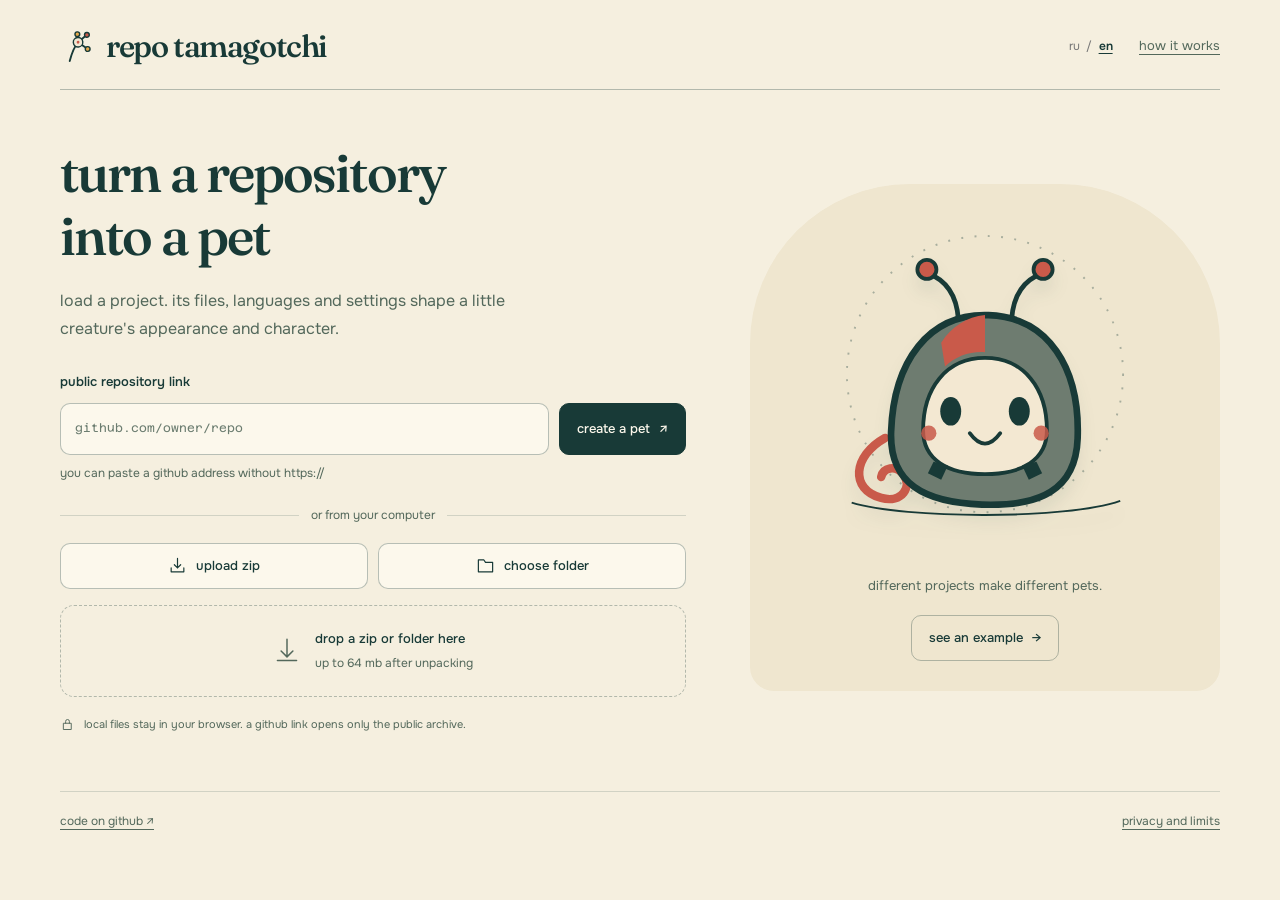
==== commit e1ad6880: "feat: add russian and english versions" ====
--- a/index.html
+++ b/index.html
@@ -1,22 +1,24 @@
 <!doctype html>
-<html lang="ru">
+<html lang="en">
 <head>
   <meta charset="utf-8">
   <meta name="viewport" content="width=device-width, initial-scale=1">
-  <meta name="description" content="посмотрите на структуру репозитория как на маленького питомца с характером.">
+  <meta name="description" content="see your repository&#x27;s structure as a small pet with a character of its own." data-i18n-content="s1">
   <meta name="theme-color" content="#f5efdf">
-  <meta property="og:title" content="repo tamagotchi — питомец из вашего проекта">
-  <meta property="og:description" content="загрузите репозиторий и познакомьтесь с его питомцем. всё работает в браузере.">
-  <meta property="og:image" content="https://chebaturkin.github.io/repo-tamagotchi/docs/screenshots/start.png">
+  <meta property="og:title" content="repo tamagotchi: a pet from your project" data-i18n-content="s2">
+  <meta property="og:description" content="load a repository and meet its pet. everything runs in your browser." data-i18n-content="s3">
+  <meta property="og:image" content="https://chebaturkin.github.io/repo-tamagotchi/docs/screenshots/en/start.png">
+  <meta property="og:locale" content="en_US">
   <meta property="og:type" content="website">
-  <title>repo tamagotchi — питомец из вашего проекта</title>
+  <title data-i18n="s2">repo tamagotchi: a pet from your project</title>
   <link rel="stylesheet" href="styles.css">
+  <script src="i18n.js"></script>
 </head>
 <body>
-  <a class="skip-link" href="#main-content">к содержимому</a>
+  <a class="skip-link" href="#main-content" data-i18n="s4">к содержимому</a>
   <main id="main-content" class="site-shell" tabindex="-1">
     <header class="masthead">
-      <a class="brand" href="./" aria-label="repo tamagotchi, на главную">
+      <a class="brand" href="./" aria-label="repo tamagotchi, на главную" data-i18n-aria-label="s5">
         <svg class="brand__icon" viewBox="0 0 76 76" aria-hidden="true">
           <path d="M18 66C24 49 30 37 39 28M39 28V11M39 28 59 14M39 28 58 44" fill="none" stroke="#183A37" stroke-width="4" stroke-linecap="round" stroke-linejoin="round"/>
           <circle cx="39" cy="28" r="10" fill="#F3E8D2" stroke="#183A37" stroke-width="3"/>
@@ -27,42 +29,43 @@
         </svg>
         <span class="brand__wordmark">repo tamagotchi</span>
       </a>
-      <a class="masthead__help" href="https://github.com/chebaturkin/repo-tamagotchi#как-считается-характер">как это устроено</a>
+<div class="masthead__links"><div class="locale-switch" role="group" aria-label="language"><button type="button" data-locale="ru" lang="ru" aria-label="русский" aria-pressed="false">ru</button><span aria-hidden="true">/</span><button type="button" data-locale="en" lang="en" aria-label="english" aria-pressed="false">en</button></div>
+      <a class="masthead__help" href="https://github.com/chebaturkin/repo-tamagotchi#how-character-is-calculated" data-i18n-href="link.character" data-i18n="s6">как это устроено</a></div>
     </header>
 
     <div id="intro-layout" class="intro-layout">
       <section id="source-panel" class="source-panel" aria-labelledby="source-title">
         <div class="source-panel__head">
           <div>
-            <h1 id="source-title" tabindex="-1">превратите репозиторий в питомца</h1>
-            <p class="source-panel__intro">загрузите проект. его файлы, языки и настройки определят внешность и характер маленького существа.</p>
+            <h1 id="source-title" tabindex="-1" data-i18n="s7">превратите репозиторий в питомца</h1>
+            <p class="source-panel__intro" data-i18n="s8">загрузите проект. его файлы, языки и настройки определят внешность и характер маленького существа.</p>
           </div>
         </div>
-        <form id="source-form" class="source-form" aria-busy="false">
-          <label class="field-label" for="repo-url">ссылка на публичный репозиторий</label>
+        <form id="source-form" novalidate class="source-form" aria-busy="false">
+          <label class="field-label" for="repo-url" data-i18n="s9">ссылка на публичный репозиторий</label>
           <div class="source-form__row">
             <input id="repo-url" name="repo-url" type="text" inputmode="url" placeholder="github.com/owner/repo" autocomplete="off" spellcheck="false" required aria-describedby="repo-help">
-            <button class="button button--primary" type="submit">создать питомца <span aria-hidden="true">↗</span></button>
+            <button class="button button--primary" type="submit"><span data-i18n="s10">создать питомца</span> <span aria-hidden="true">↗</span></button>
           </div>
-          <p id="repo-help" class="field-help">адрес github можно вставить без https://</p>
-          <div class="source-form__divider"><span>или с компьютера</span></div>
-          <div class="source-form__row source-form__local-row" role="group" aria-label="локальные источники">
-            <button id="choose-zip" class="button button--outline" type="button"><svg viewBox="0 0 24 24" aria-hidden="true"><path d="M12 3v12m-4-4 4 4 4-4M4 15v5h16v-5"/></svg>загрузить zip</button>
-            <button id="choose-folder" class="button button--outline" type="button"><svg viewBox="0 0 24 24" aria-hidden="true"><path d="M3 7V5h7l2 3h9v12H3V7Z"/></svg>выбрать папку</button>
+          <p id="repo-help" class="field-help" data-i18n="s11">адрес github можно вставить без https://</p>
+          <div class="source-form__divider"><span data-i18n="s12">или с компьютера</span></div>
+          <div class="source-form__row source-form__local-row" role="group" aria-label="локальные источники" data-i18n-aria-label="s13">
+            <button id="choose-zip" class="button button--outline" type="button"><svg viewBox="0 0 24 24" aria-hidden="true"><path d="M12 3v12m-4-4 4 4 4-4M4 15v5h16v-5"/></svg><span data-i18n="s14">загрузить zip</span></button>
+            <button id="choose-folder" class="button button--outline" type="button"><svg viewBox="0 0 24 24" aria-hidden="true"><path d="M3 7V5h7l2 3h9v12H3V7Z"/></svg><span data-i18n="s15">выбрать папку</span></button>
           </div>
           <input id="folder-input" type="file" webkitdirectory directory multiple hidden>
           <input id="file-input" type="file" accept=".zip,application/zip" hidden>
           <button class="dropzone" id="dropzone" type="button" aria-controls="file-input">
             <svg class="dropzone__icon" viewBox="0 0 38 38" aria-hidden="true"><path d="M19 3v23M11 19l8 8 8-8M6 32h26" fill="none" stroke="currentColor" stroke-width="2" stroke-linecap="round" stroke-linejoin="round"/></svg>
-            <span><strong>перетащите zip или папку сюда</strong><small>до 64 мб после распаковки</small></span>
+            <span><strong data-i18n="s16">перетащите zip или папку сюда</strong><small data-i18n="s17">до 64 мб после распаковки</small></span>
           </button>
         </form>
-        <p class="privacy-note"><svg viewBox="0 0 24 24" aria-hidden="true"><path d="M6 10h12v10H6Zm3 0V7a3 3 0 0 1 6 0v3"/></svg><span>локальные файлы остаются в браузере. ссылка на github открывает только публичный архив.</span></p>
-        <section id="empty-state" class="empty-state" aria-label="пример питомца">
+        <p class="privacy-note"><svg viewBox="0 0 24 24" aria-hidden="true"><path d="M6 10h12v10H6Zm3 0V7a3 3 0 0 1 6 0v3"/></svg><span data-i18n="s18">локальные файлы остаются в браузере. ссылка на github открывает только публичный архив.</span></p>
+        <section id="empty-state" class="empty-state" aria-label="пример питомца" data-i18n-aria-label="s19">
           <div id="preview-stage" class="preview-stage" aria-hidden="true"></div>
           <div class="preview-caption">
-            <p>разные проекты дают разных питомцев.</p>
-            <button id="try-example" class="button button--outline" type="button">посмотреть пример <span aria-hidden="true">→</span></button>
+            <p data-i18n="s20">разные проекты дают разных питомцев.</p>
+            <button id="try-example" class="button button--outline" type="button"><span data-i18n="s21">посмотреть пример</span> <span aria-hidden="true">→</span></button>
           </div>
         </section>
       </section>
@@ -71,28 +74,28 @@
     <section id="error-state" class="error-state panel" hidden role="alert" aria-live="assertive" aria-labelledby="error-title">
       <div class="error-state__badge">!</div>
       <div>
-        <h2 id="error-title" tabindex="-1">не получилось прочитать источник</h2>
+        <h2 id="error-title" tabindex="-1" data-i18n="s22">не получилось прочитать источник</h2>
         <p id="error-message"></p>
         <div class="error-state__actions">
-          <button id="error-zip" class="button button--primary" type="button">загрузить другой zip</button>
-          <button id="error-reset" class="button button--text" type="button">начать сначала</button>
+          <button id="error-zip" class="button button--primary" type="button" data-i18n="s23">загрузить другой zip</button>
+          <button id="error-reset" class="button button--text" type="button" data-i18n="s24">начать сначала</button>
         </div>
       </div>
     </section>
 
     <section id="journal" hidden aria-labelledby="journal-title">
       <div class="journal-meta">
-        <h2 tabindex="-1">ваш питомец</h2>
+        <h2 tabindex="-1" data-i18n="s25">ваш питомец</h2>
         <p class="journal-meta__source" id="journal-source"></p>
         <p class="journal-meta__date" id="journal-date"></p>
       </div>
 
       <div class="journal-grid">
         <article class="pet-panel panel">
-          <div class="pet-stage" id="pet-stage" aria-label="питомец по сигналам репозитория">
+          <div class="pet-stage" id="pet-stage" aria-label="питомец по сигналам репозитория" data-i18n-aria-label="s26">
             <svg id="pet-svg" viewBox="0 0 420 360" role="img" aria-labelledby="pet-title pet-desc" xmlns="http://www.w3.org/2000/svg">
-              <title id="pet-title">питомец из структуры репозитория</title>
-              <desc id="pet-desc">векторная фигурка, которая меняется вместе с сигналами структуры</desc>
+              <title id="pet-title" data-i18n="s27">питомец из структуры репозитория</title>
+              <desc id="pet-desc" data-i18n="s28">векторная фигурка, которая меняется вместе с сигналами структуры</desc>
               <path class="pet-ground" d="M70 300c55 17 225 18 282-2" fill="none" stroke="currentColor" stroke-width="2"/>
               <g id="pet-aura" fill="none" stroke="currentColor" stroke-width="2" opacity=".25"><circle cx="210" cy="165" r="145" stroke-dasharray="2 12"/></g>
               <g id="pet-body">
@@ -110,36 +113,36 @@
               </g>
             </svg>
           </div>
-          <div class="pet-caption"><strong id="pet-state">готов к знакомству</strong><span id="pet-state-note">сначала принесите репозиторий.</span></div>
+          <div class="pet-caption"><strong id="pet-state" data-i18n="s29">готов к знакомству</strong><span id="pet-state-note" data-i18n="s30">сначала принесите репозиторий.</span></div>
         </article>
 
         <article class="metrics-panel panel">
-          <div class="panel-head"><h2 id="journal-title">сигналы характера</h2></div>
-          <ul id="metrics" class="metrics-list" aria-label="сигналы характера питомца"></ul>
-          <details class="formula-details"><summary>как считается характер</summary><p>характеристики зависят от файлов, языков, документации, тестов и настроек. одинаковый архив всегда даёт одинаковый результат. формула описана в <a href="https://github.com/chebaturkin/repo-tamagotchi#как-считается-характер">readme</a>.</p><code>score = clamp(round(35 + 65 × Σ(weight × signal)), 0, 100)</code></details>
+          <div class="panel-head"><h2 id="journal-title" data-i18n="s31">сигналы характера</h2></div>
+          <ul id="metrics" class="metrics-list" aria-label="сигналы характера питомца" data-i18n-aria-label="s32"></ul>
+          <details class="formula-details"><summary data-i18n="s33">как считается характер</summary><p><span data-i18n="s34">характеристики зависят от файлов, языков, документации, тестов и настроек. одинаковый архив всегда даёт одинаковый результат. формула описана в</span> <a href="https://github.com/chebaturkin/repo-tamagotchi#how-character-is-calculated" data-i18n-href="link.character">readme</a>.</p><code>score = clamp(round(35 + 65 × Σ(weight × signal)), 0, 100)</code></details>
         </article>
       </div>
 
       <section class="actions-bar" role="group" aria-labelledby="actions-title">
-        <h2 id="actions-title" class="sr-only">действия с питомцем</h2>
-        <button id="copy-share" class="button button--primary" type="button">поделиться снимком</button>
-        <button id="export-svg" class="button button--outline" type="button">скачать svg</button>
-        <button id="export-png" class="button button--outline" type="button">скачать png</button>
-        <button id="reanalyze" class="button button--text" type="button">пересчитать</button>
-        <button id="reset" class="button button--text" type="button">другой проект <span aria-hidden="true">↗</span></button>
+        <h2 id="actions-title" class="sr-only" data-i18n="s35">действия с питомцем</h2>
+        <button id="copy-share" class="button button--primary" type="button" data-i18n="s36">поделиться снимком</button>
+        <button id="export-svg" class="button button--outline" type="button" data-i18n="s37">скачать svg</button>
+        <button id="export-png" class="button button--outline" type="button" data-i18n="s38">скачать png</button>
+        <button id="reanalyze" class="button button--text" type="button" data-i18n="s39">пересчитать</button>
+        <button id="reset" class="button button--text" type="button"><span data-i18n="s40">другой проект</span> <span aria-hidden="true">↗</span></button>
       </section>
       <div class="evidence-grid">
         <article class="evidence-panel panel">
-          <div class="evidence-panel__head"><h2>внутри проекта</h2></div>
+          <div class="evidence-panel__head"><h2 data-i18n="s41">внутри проекта</h2></div>
           <div class="evidence-stats" id="evidence-stats"></div>
-          <div class="evidence-columns"><div><h3>языки</h3><ul id="language-list" class="evidence-list"></ul></div><div><h3>документы и правила</h3><ul id="marker-list" class="evidence-list"></ul></div></div>
-          <p class="evidence-note" id="field-note">характер описывает структуру файлов. по нему нельзя судить о качестве кода или возрасте проекта.</p>
+          <div class="evidence-columns"><div><h3 data-i18n="s42">языки</h3><ul id="language-list" class="evidence-list"></ul></div><div><h3 data-i18n="s43">документы и правила</h3><ul id="marker-list" class="evidence-list"></ul></div></div>
+          <p class="evidence-note" id="field-note" data-i18n="s44">характер описывает структуру файлов. по нему нельзя судить о качестве кода или возрасте проекта.</p>
         </article>
       </div>
 
     </section>
     <div id="source-status" class="status" role="status" aria-live="polite"></div>
-    <footer class="site-footer"><a href="https://github.com/chebaturkin/repo-tamagotchi">код на github <span aria-hidden="true">↗</span></a><a href="https://github.com/chebaturkin/repo-tamagotchi#приватность-и-ограничения">приватность и ограничения</a></footer>
+    <footer class="site-footer"><a href="https://github.com/chebaturkin/repo-tamagotchi"><span data-i18n="s45">код на github</span> <span aria-hidden="true">↗</span></a><a href="https://github.com/chebaturkin/repo-tamagotchi#privacy-and-limits" data-i18n-href="link.privacy" data-i18n="s46">приватность и ограничения</a></footer>
   </main>
   <script type="module" src="src/app.js"></script>
 </body>
--- a/styles.css
+++ b/styles.css
@@ -220,3 +220,12 @@
 @media (prefers-reduced-motion: reduce) {
   *, *::before, *::after { scroll-behavior: auto !important; transition: none !important; animation: none !important; }
 }
+
+/* Language follows the existing header typography. */
+.locale-switch { display: inline-flex; align-items: center; gap: .25rem; color: var(--muted, #777); white-space: nowrap; flex: 0 0 auto; font: inherit; font-size: .75rem; }
+.locale-switch button { appearance: none; min-height: 32px; padding: .25rem .15rem; color: inherit; background: transparent; border: 0; border-radius: 0; box-shadow: none; font: inherit; cursor: pointer; text-underline-offset: .25em; }
+.locale-switch button[aria-pressed="true"] { color: var(--ink, #242725); text-decoration: underline; font-weight: 600; }
+.locale-switch button:focus-visible { outline: 2px solid currentColor; outline-offset: 3px; }
+
+.masthead__links { display: flex; align-items: center; gap: 24px; margin-left: auto; }
+@media (max-width: 600px) { .masthead__links { gap: 16px; } .masthead__links .masthead__help { padding: 0; flex-basis: auto; } }
